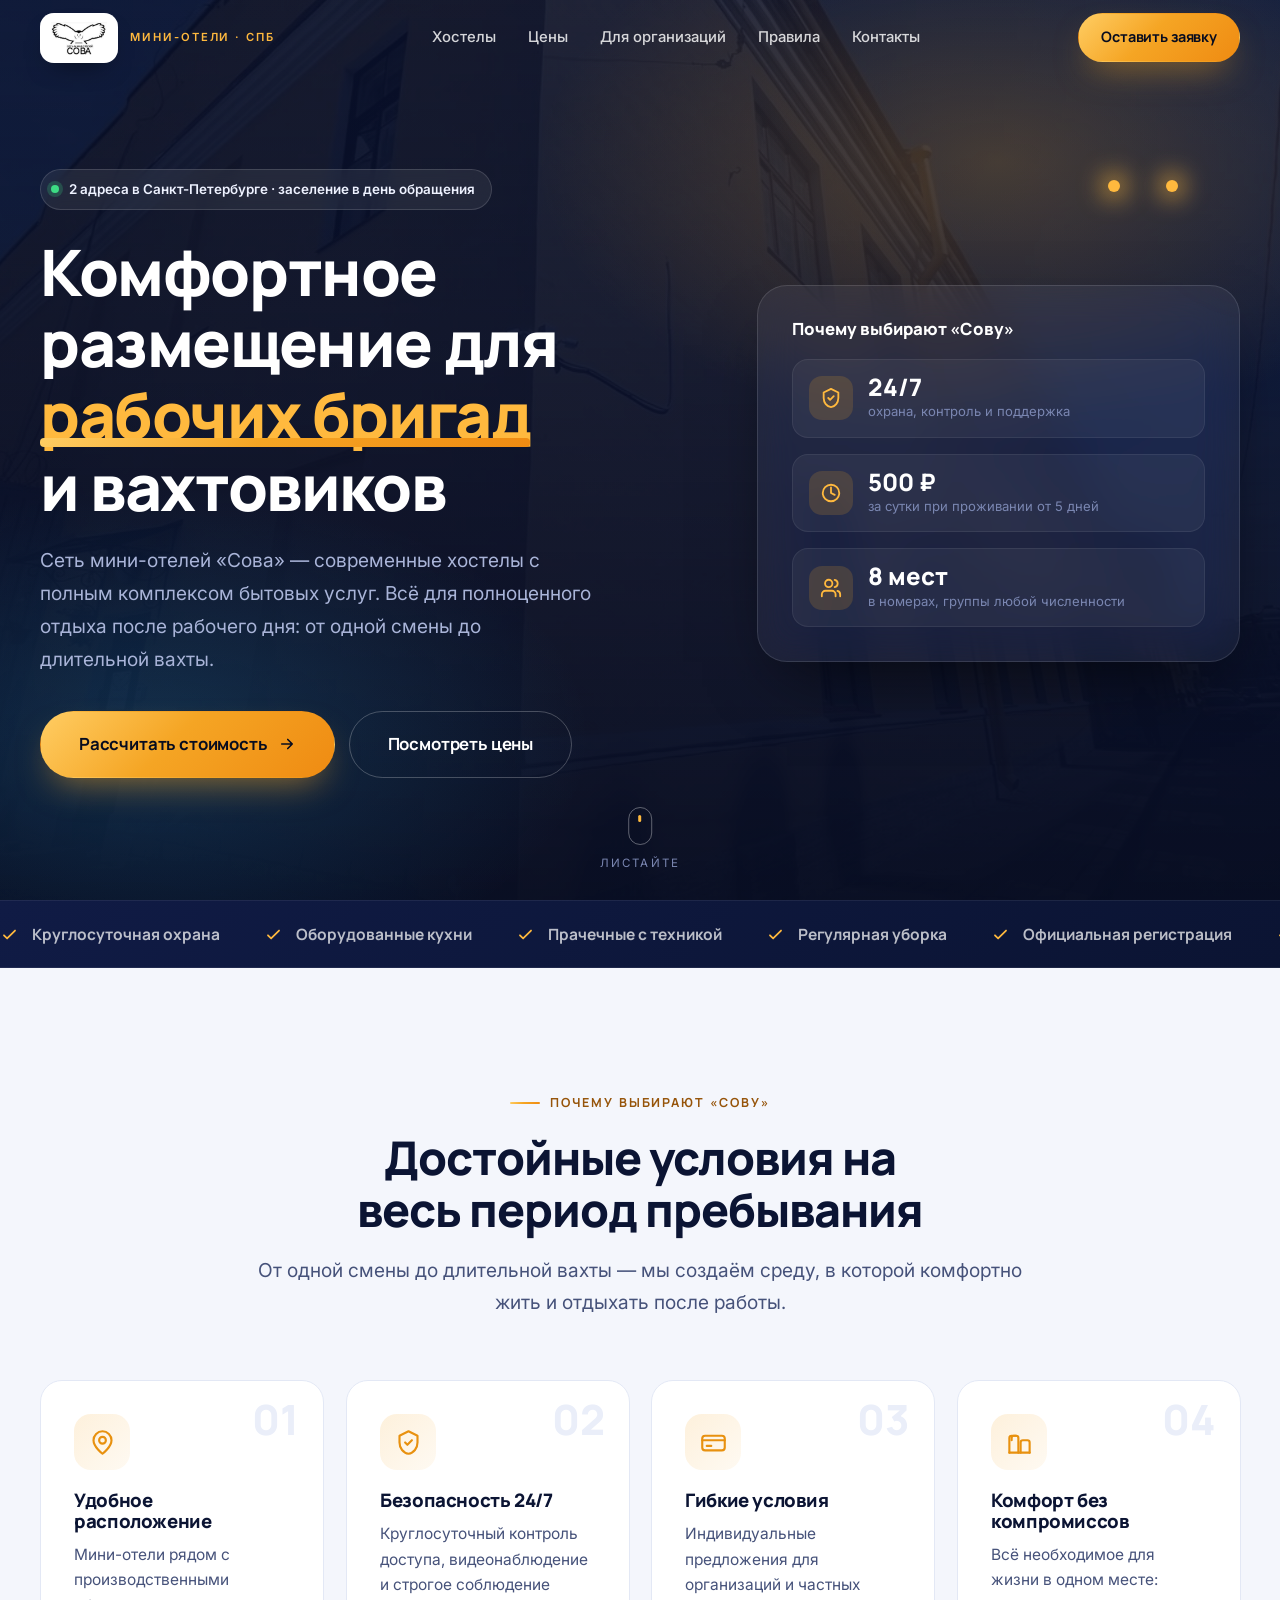
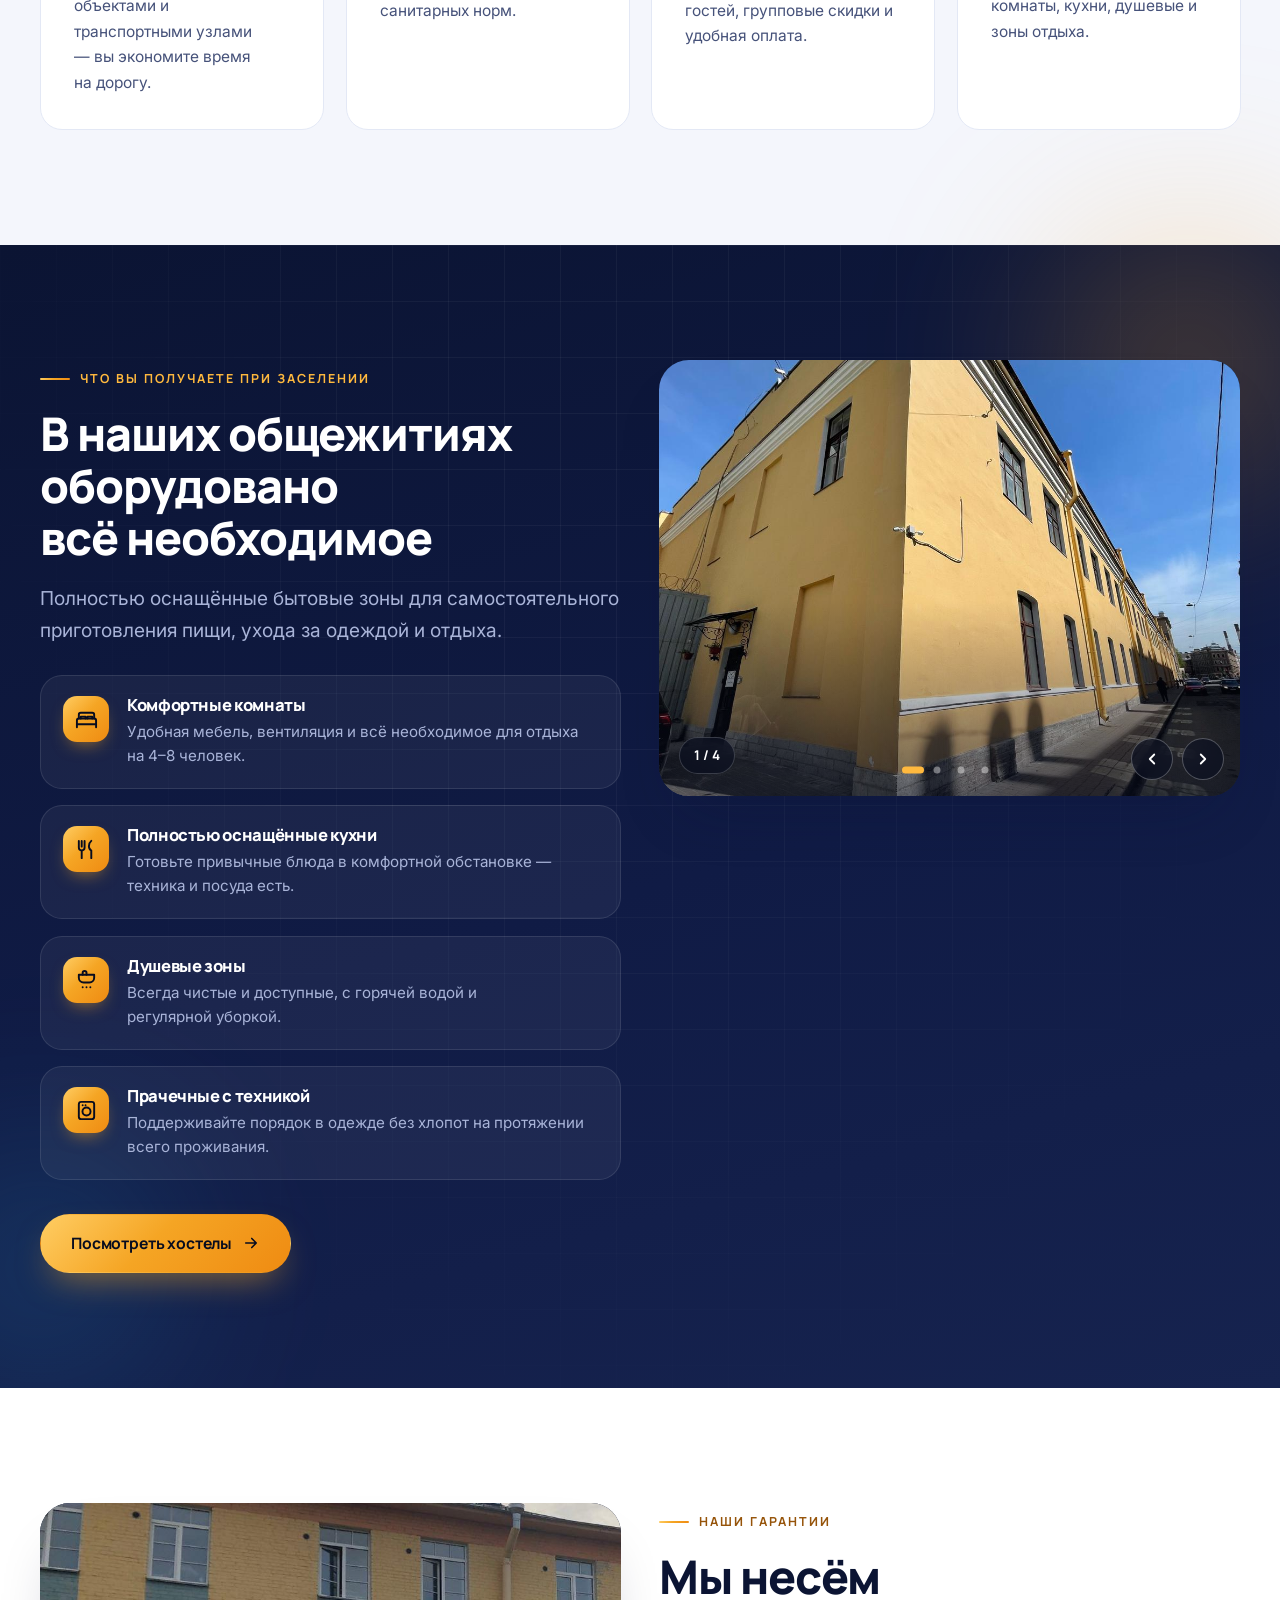
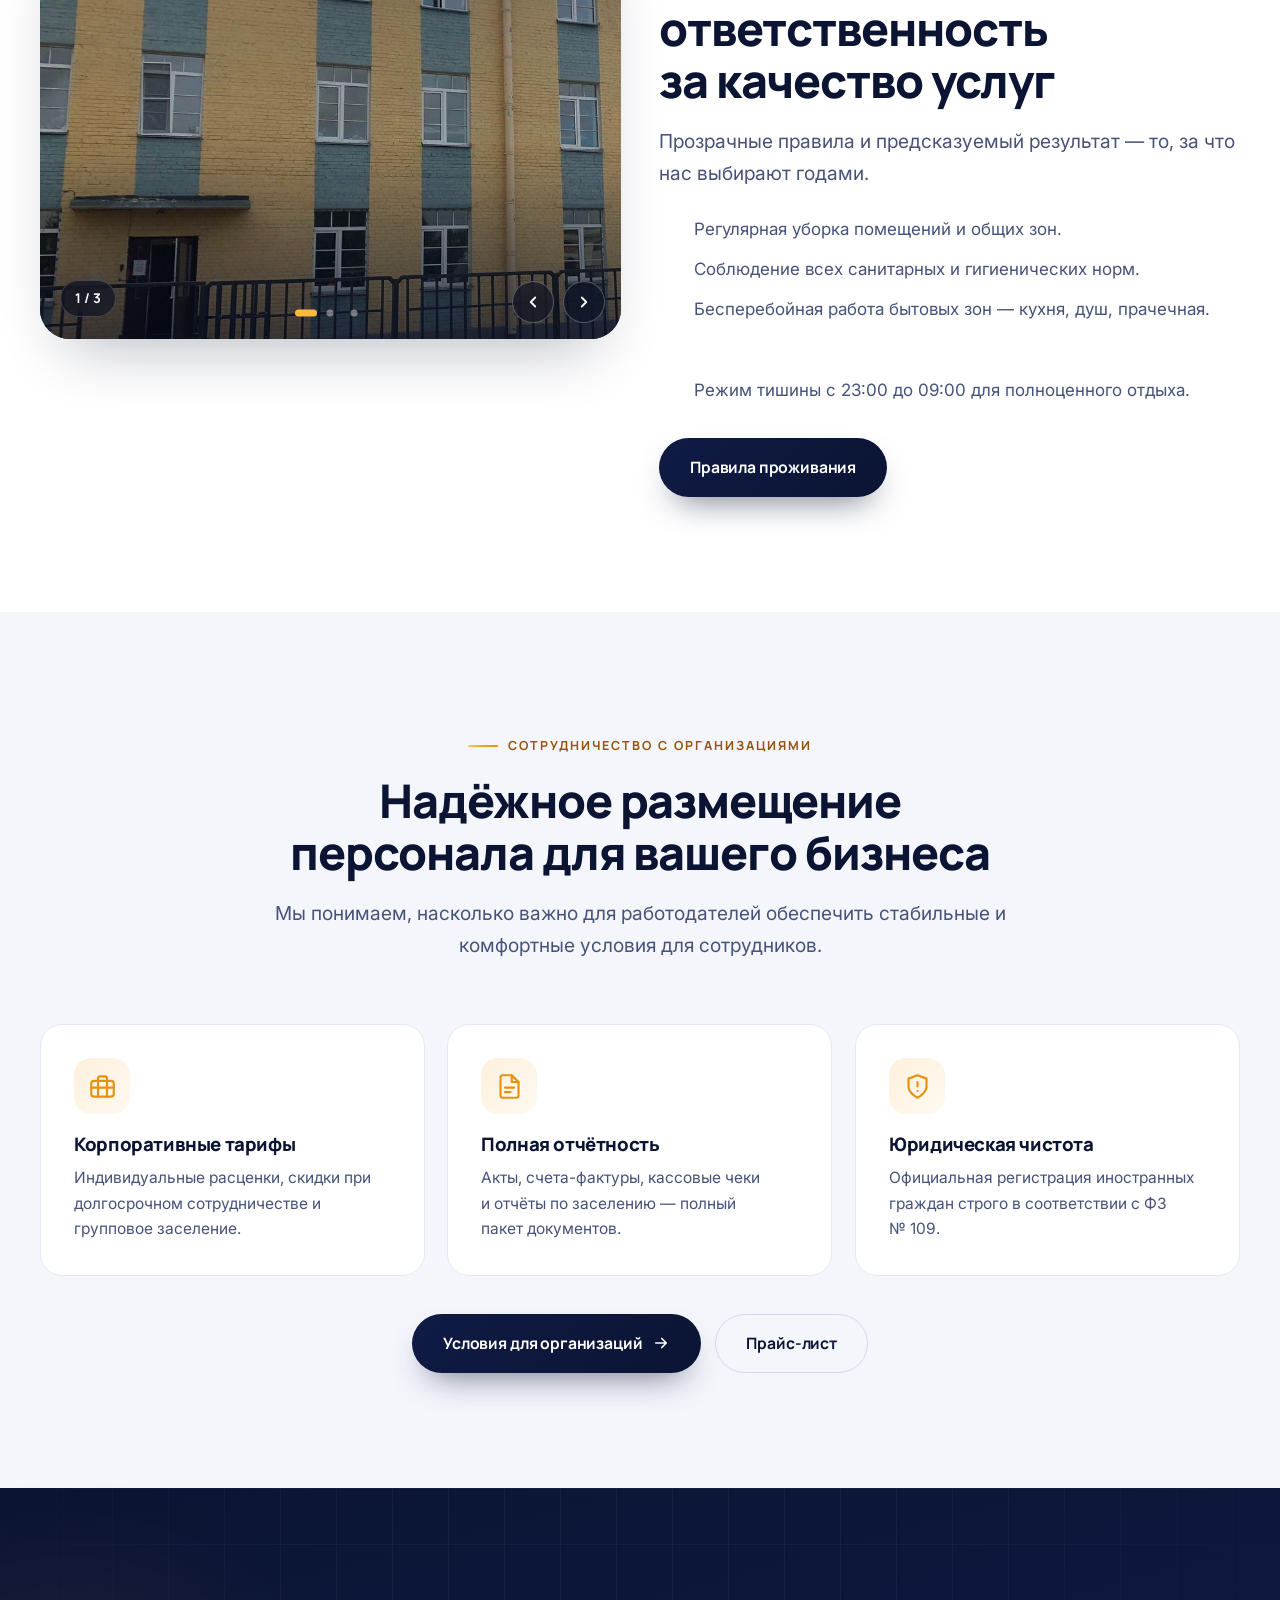
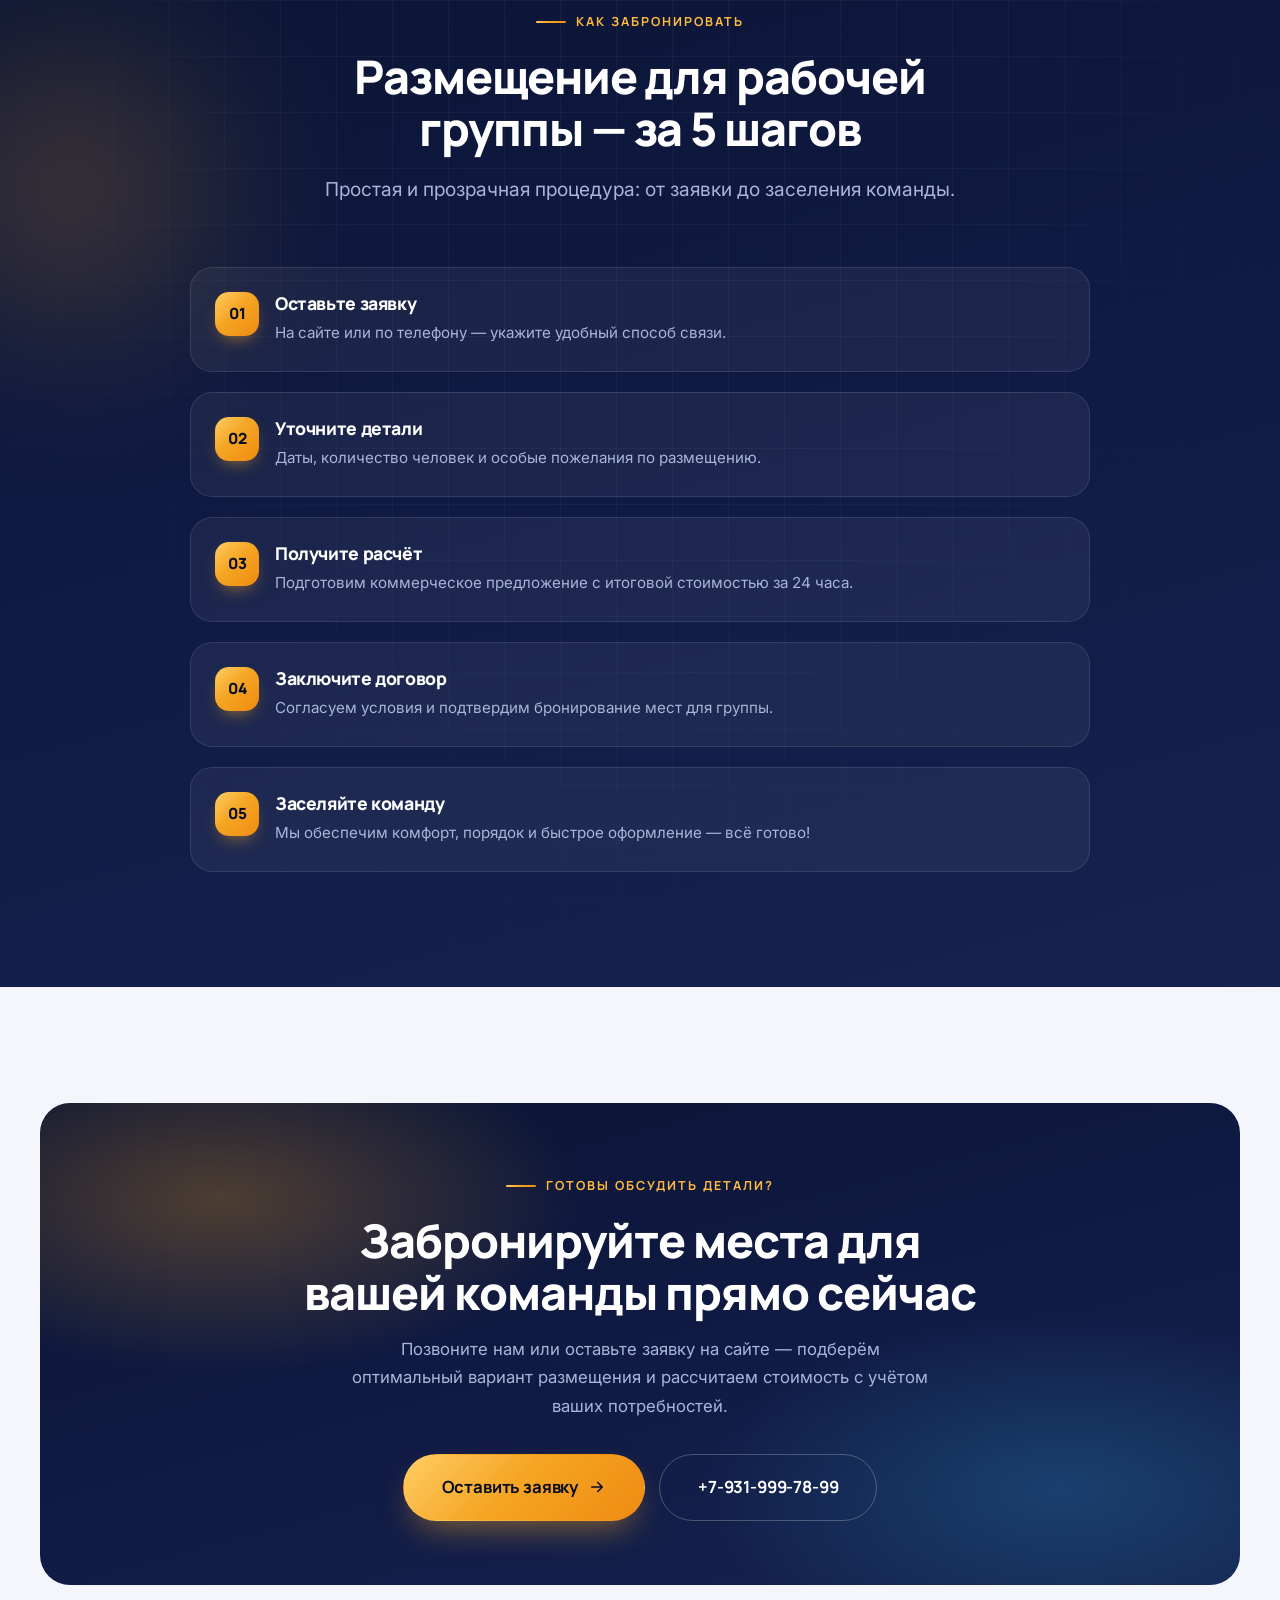
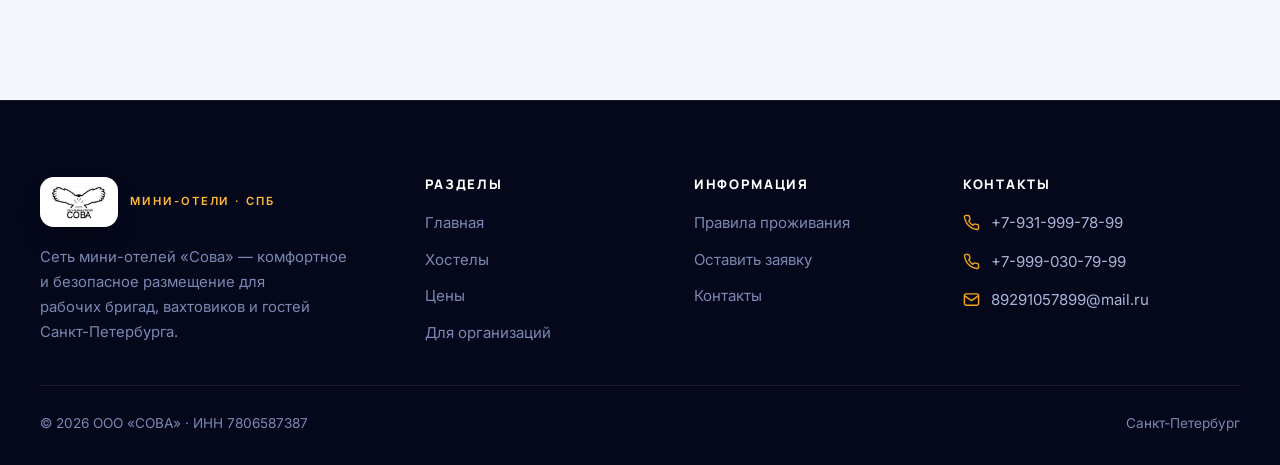
==== index.html @ fd44d856 "Редизайн сайта СОВА: адаптив, анимации, реальный логотип и фото" ====
<!DOCTYPE html>
<html lang="ru">
<head>
  <meta charset="UTF-8">
  <meta name="viewport" content="width=device-width, initial-scale=1, viewport-fit=cover">
  <title>СОВА — сеть мини-отелей в Санкт-Петербурге · Размещение рабочих групп и вахтовиков</title>
  <meta name="description" content="Сеть мини-отелей «Сова»: комфортное и безопасное размещение для рабочих бригад, вахтовиков и сотрудников предприятий. Прозрачные цены от 500 ₽/сутки, быстрое заселение, поддержка 24/7.">
  <meta name="theme-color" content="#070c1f">
  <link rel="preconnect" href="https://fonts.googleapis.com">
  <link rel="preconnect" href="https://fonts.gstatic.com" crossorigin>
  <link href="https://fonts.googleapis.com/css2?family=Manrope:wght@500;600;700;800&family=Inter:wght@400;500;600;700&display=swap" rel="stylesheet">
  <link rel="stylesheet" href="css/style.css?v=20261009c">
  <link rel="icon" href="img/logo.jpg">
</head>
<body>

<a class="skip-link" href="#main">Перейти к содержанию</a>
<div class="progress-bar" aria-hidden="true"></div>

<!-- ================= ШАПКА ================= -->
<header class="header">
  <div class="container">
    <div class="header-inner">
      <a class="brand" href="index.html" aria-label="СОВА — мини-отели · СПб, на главную">
        <span class="brand-mark">
          <img src="img/logo.jpg" alt="" width="178" height="120" decoding="async">
        </span>
        <span class="brand-text">
          
          <span class="brand-sub">мини-отели · СПб</span>
        </span>
      </a>

      <nav class="nav" aria-label="Основная навигация">
        <a href="hostels.html">Хостелы</a>
        <a href="price.html">Цены</a>
        <a href="organization.html">Для организаций</a>
        <a href="rules.html">Правила</a>
        <a href="contacts.html">Контакты</a>
      </nav>

      <div class="header-cta">
        <a class="btn sm" href="request.html">Оставить заявку</a>
        <button class="burger" type="button" aria-label="Открыть меню" aria-expanded="false" aria-controls="drawer">
          <span></span><span></span><span></span>
        </button>
      </div>
    </div>
  </div>
</header>

<!-- ================= МОБИЛЬНОЕ МЕНЮ ================= -->
<nav class="drawer" id="drawer" aria-label="Мобильное меню">
  <a class="drawer-link active" href="index.html">Главная</a>
  <a class="drawer-link" href="hostels.html">Хостелы</a>
  <a class="drawer-link" href="price.html">Цены</a>
  <a class="drawer-link" href="organization.html">Для организаций</a>
  <a class="drawer-link" href="rules.html">Правила проживания</a>
  <a class="drawer-link" href="contacts.html">Контакты</a>
  <a class="btn" href="request.html">Оставить заявку</a>
  <div class="drawer-contacts">
    <a href="tel:+79319997899">+7-931-999-78-99</a><br>
    <a href="mailto:89291057899@mail.ru">89291057899@mail.ru</a>
  </div>
</nav>

<main id="main">

  <!-- ================= ГЕРОЙ ================= -->
  <section class="hero">
    <div class="hero-bg" style="background-image:url('img/69101682.jpg')" aria-hidden="true"></div>
    <div class="hero-eyes" aria-hidden="true"><i></i><i></i></div>

    <div class="container">
      <div class="hero-inner">
        <div class="hero-copy">
          <span class="hero-badge reveal"><span class="dot"></span> 2 адреса в Санкт-Петербурге · заселение в день обращения</span>

          <h1 class="split">
            Комфортное размещение для |<span class="amber-word">рабочих бригад</span> |и вахтовиков
          </h1>

          <p class="hero-lead reveal" style="--d:220ms">
            Сеть мини-отелей «Сова» — современные хостелы с полным комплексом бытовых услуг.
            Всё для полноценного отдыха после рабочего дня: от одной смены до длительной вахты.
          </p>

          <div class="btn-row reveal" style="--d:340ms">
            <a class="btn lg" href="request.html">
              Рассчитать стоимость
              <svg viewBox="0 0 24 24" fill="none" stroke="currentColor" stroke-width="2.2" stroke-linecap="round" stroke-linejoin="round"><path d="M5 12h14M13 6l6 6-6 6"/></svg>
            </a>
            <a class="btn lg ghost on-dark" href="price.html">Посмотреть цены</a>
          </div>
        </div>

        <aside class="hero-card reveal right" style="--d:420ms">
          <h2>Почему выбирают «Сову»</h2>
          <div class="stat-list">
            <div class="stat">
              <span class="stat-icon">
                <svg viewBox="0 0 24 24" fill="none" stroke="currentColor" stroke-width="2" stroke-linecap="round" stroke-linejoin="round"><path d="M12 2 4 6v6c0 5 3.4 9.4 8 10 4.6-.6 8-5 8-10V6l-8-4Z"/><path d="m9 12 2 2 4-4"/></svg>
              </span>
              <div>
                <div class="stat-num">24/7</div>
                <div class="stat-label">охрана, контроль и поддержка</div>
              </div>
            </div>
            <div class="stat">
              <span class="stat-icon">
                <svg viewBox="0 0 24 24" fill="none" stroke="currentColor" stroke-width="2" stroke-linecap="round" stroke-linejoin="round"><path d="M12 6v6l4 2"/><circle cx="12" cy="12" r="9"/></svg>
              </span>
              <div>
                <div class="stat-num"><span data-count="500" data-suffix=" ₽">500 ₽</span></div>
                <div class="stat-label">за сутки при проживании от 5 дней</div>
              </div>
            </div>
            <div class="stat">
              <span class="stat-icon">
                <svg viewBox="0 0 24 24" fill="none" stroke="currentColor" stroke-width="2" stroke-linecap="round" stroke-linejoin="round"><path d="M17 21v-2a4 4 0 0 0-4-4H6a4 4 0 0 0-4 4v2"/><circle cx="9.5" cy="7" r="4"/><path d="M22 21v-2a4 4 0 0 0-3-3.87M16 3.13A4 4 0 0 1 16 11"/></svg>
              </span>
              <div>
                <div class="stat-num"><span data-count="8">8</span> мест</div>
                <div class="stat-label">в номерах, группы любой численности</div>
              </div>
            </div>
          </div>
        </aside>
      </div>
    </div>

    <div class="scroll-hint" aria-hidden="true">
      <span class="mouse"></span>
      <span>Листайте</span>
    </div>
  </section>

  <!-- ================= БЕГУЩАЯ СТРОКА ================= -->
  <div class="marquee" aria-hidden="true">
    <div class="marquee-track">
      <span class="marquee-item"><svg viewBox="0 0 24 24" fill="none" stroke="currentColor" stroke-width="2.2" stroke-linecap="round" stroke-linejoin="round"><path d="m5 13 4 4L19 7"/></svg> Круглосуточная охрана</span>
      <span class="marquee-item"><svg viewBox="0 0 24 24" fill="none" stroke="currentColor" stroke-width="2.2" stroke-linecap="round" stroke-linejoin="round"><path d="m5 13 4 4L19 7"/></svg> Оборудованные кухни</span>
      <span class="marquee-item"><svg viewBox="0 0 24 24" fill="none" stroke="currentColor" stroke-width="2.2" stroke-linecap="round" stroke-linejoin="round"><path d="m5 13 4 4L19 7"/></svg> Прачечные с техникой</span>
      <span class="marquee-item"><svg viewBox="0 0 24 24" fill="none" stroke="currentColor" stroke-width="2.2" stroke-linecap="round" stroke-linejoin="round"><path d="m5 13 4 4L19 7"/></svg> Регулярная уборка</span>
      <span class="marquee-item"><svg viewBox="0 0 24 24" fill="none" stroke="currentColor" stroke-width="2.2" stroke-linecap="round" stroke-linejoin="round"><path d="m5 13 4 4L19 7"/></svg> Официальная регистрация</span>
      <span class="marquee-item"><svg viewBox="0 0 24 24" fill="none" stroke="currentColor" stroke-width="2.2" stroke-linecap="round" stroke-linejoin="round"><path d="m5 13 4 4L19 7"/></svg> Без скрытых платежей</span>
      <span class="marquee-item"><svg viewBox="0 0 24 24" fill="none" stroke="currentColor" stroke-width="2.2" stroke-linecap="round" stroke-linejoin="round"><path d="m5 13 4 4L19 7"/></svg> Круглосуточная охрана</span>
      <span class="marquee-item"><svg viewBox="0 0 24 24" fill="none" stroke="currentColor" stroke-width="2.2" stroke-linecap="round" stroke-linejoin="round"><path d="m5 13 4 4L19 7"/></svg> Оборудованные кухни</span>
      <span class="marquee-item"><svg viewBox="0 0 24 24" fill="none" stroke="currentColor" stroke-width="2.2" stroke-linecap="round" stroke-linejoin="round"><path d="m5 13 4 4L19 7"/></svg> Прачечные с техникой</span>
      <span class="marquee-item"><svg viewBox="0 0 24 24" fill="none" stroke="currentColor" stroke-width="2.2" stroke-linecap="round" stroke-linejoin="round"><path d="m5 13 4 4L19 7"/></svg> Регулярная уборка</span>
      <span class="marquee-item"><svg viewBox="0 0 24 24" fill="none" stroke="currentColor" stroke-width="2.2" stroke-linecap="round" stroke-linejoin="round"><path d="m5 13 4 4L19 7"/></svg> Официальная регистрация</span>
      <span class="marquee-item"><svg viewBox="0 0 24 24" fill="none" stroke="currentColor" stroke-width="2.2" stroke-linecap="round" stroke-linejoin="round"><path d="m5 13 4 4L19 7"/></svg> Без скрытых платежей</span>
    </div>
  </div>

  <!-- ================= ПОЧЕМУ ВЫБИРАЮТ ================= -->
  <section class="section">
    <div class="container">
      <header class="section-head center reveal">
        <span class="eyebrow center">Почему выбирают «Сову»</span>
        <h2 class="section-title">Достойные условия на весь период пребывания</h2>
        <p class="lead">От одной смены до длительной вахты — мы создаём среду, в которой комфортно жить и отдыхать после работы.</p>
      </header>

      <div class="grid grid-4" data-stagger>
        <article class="card reveal">
          <span class="num-index">01</span>
          <span class="icon">
            <svg viewBox="0 0 24 24" fill="none" stroke="currentColor" stroke-width="1.9" stroke-linecap="round" stroke-linejoin="round"><path d="M20 10c0 6-8 12-8 12s-8-6-8-12a8 8 0 0 1 16 0Z"/><circle cx="12" cy="10" r="3"/></svg>
          </span>
          <h3>Удобное расположение</h3>
          <p>Мини-отели рядом с производственными объектами и транспортными узлами — вы экономите время на дорогу.</p>
        </article>

        <article class="card reveal">
          <span class="num-index">02</span>
          <span class="icon">
            <svg viewBox="0 0 24 24" fill="none" stroke="currentColor" stroke-width="1.9" stroke-linecap="round" stroke-linejoin="round"><path d="M12 2 4 6v6c0 5 3.4 9.4 8 10 4.6-.6 8-5 8-10V6l-8-4Z"/><path d="m9 12 2 2 4-4"/></svg>
          </span>
          <h3>Безопасность 24/7</h3>
          <p>Круглосуточный контроль доступа, видеонаблюдение и строгое соблюдение санитарных норм.</p>
        </article>

        <article class="card reveal">
          <span class="num-index">03</span>
          <span class="icon">
            <svg viewBox="0 0 24 24" fill="none" stroke="currentColor" stroke-width="1.9" stroke-linecap="round" stroke-linejoin="round"><rect x="2" y="6" width="20" height="13" rx="2.5"/><path d="M2 10h20"/><path d="M6 15h4"/></svg>
          </span>
          <h3>Гибкие условия</h3>
          <p>Индивидуальные предложения для организаций и частных гостей, групповые скидки и удобная оплата.</p>
        </article>

        <article class="card reveal">
          <span class="num-index">04</span>
          <span class="icon">
            <svg viewBox="0 0 24 24" fill="none" stroke="currentColor" stroke-width="1.9" stroke-linecap="round" stroke-linejoin="round"><path d="M11 21V8a2 2 0 0 0-2-2H5a2 2 0 0 0-2 2v13"/><path d="M21 21V12a2 2 0 0 0-2-2h-4a2 2 0 0 0-2 2v9"/><path d="M3 21h18"/><path d="M5 10V8a2 2 0 0 1 2-2h2"/></svg>
          </span>
          <h3>Комфорт без компромиссов</h3>
          <p>Всё необходимое для жизни в одном месте: комнаты, кухни, душевые и зоны отдыха.</p>
        </article>
      </div>
    </div>
  </section>

  <!-- ================= ЧТО ПОЛУЧАЕТЕ ================= -->
  <section class="section dark grid-texture">
    <span class="glow amber" style="width:420px;height:420px;top:-90px;right:-120px;" aria-hidden="true"></span>
    <span class="glow sky" style="width:360px;height:360px;bottom:-60px;left:-140px;" aria-hidden="true"></span>

    <div class="container">
      <div class="hostel-block">
        <div>
          <header class="section-head reveal left" style="margin-bottom:28px">
            <span class="eyebrow">Что вы получаете при заселении</span>
            <h2 class="section-title">В наших общежитиях оборудовано всё необходимое</h2>
            <p class="lead">Полностью оснащённые бытовые зоны для самостоятельного приготовления пищи, ухода за одеждой и отдыха.</p>
          </header>

          <div class="feature-list" data-stagger>
            <div class="feature reveal left">
              <span class="feature-icon">
                <svg viewBox="0 0 24 24" fill="none" stroke="currentColor" stroke-width="2" stroke-linecap="round" stroke-linejoin="round"><path d="M2 20v-7a2 2 0 0 1 2-2h16a2 2 0 0 1 2 2v7"/><path d="M4 11V7a2 2 0 0 1 2-2h12a2 2 0 0 1 2 2v4"/><path d="M2 17h20"/><path d="M6 11V9h5v2M13 11V9h5v2"/></svg>
              </span>
              <div>
                <h3>Комфортные комнаты</h3>
                <p>Удобная мебель, вентиляция и всё необходимое для отдыха на 4–8 человек.</p>
              </div>
            </div>

            <div class="feature reveal left">
              <span class="feature-icon">
                <svg viewBox="0 0 24 24" fill="none" stroke="currentColor" stroke-width="2" stroke-linecap="round" stroke-linejoin="round"><path d="M4 3v7a3 3 0 0 0 3 3v8M7 3v6M10 3v7a3 3 0 0 1-3 3"/><path d="M17 3c-1.7 1.4-2.5 3.4-2.5 5.5S15.3 12 17 13v8"/></svg>
              </span>
              <div>
                <h3>Полностью оснащённые кухни</h3>
                <p>Готовьте привычные блюда в комфортной обстановке — техника и посуда есть.</p>
              </div>
            </div>

            <div class="feature reveal left">
              <span class="feature-icon">
                <svg viewBox="0 0 24 24" fill="none" stroke="currentColor" stroke-width="2" stroke-linecap="round" stroke-linejoin="round"><path d="M4 6h16v3a5 5 0 0 1-5 5H9a5 5 0 0 1-5-5V6Z"/><path d="M8 6V4a2 2 0 0 1 2-2h0a2 2 0 0 1 2 2v2"/><path d="M8 19h.01M12 19h.01M16 19h.01"/></svg>
              </span>
              <div>
                <h3>Душевые зоны</h3>
                <p>Всегда чистые и доступные, с горячей водой и регулярной уборкой.</p>
              </div>
            </div>

            <div class="feature reveal left">
              <span class="feature-icon">
                <svg viewBox="0 0 24 24" fill="none" stroke="currentColor" stroke-width="2" stroke-linecap="round" stroke-linejoin="round"><rect x="4" y="3" width="16" height="18" rx="2.5"/><circle cx="12" cy="13" r="4.2"/><path d="M8 6.5h.01M11 6.5h.01"/></svg>
              </span>
              <div>
                <h3>Прачечные с техникой</h3>
                <p>Поддерживайте порядок в одежде без хлопот на протяжении всего проживания.</p>
              </div>
            </div>
          </div>

          <div class="btn-row reveal" style="--d:200ms">
            <a class="btn" href="hostels.html">
              Посмотреть хостелы
              <svg viewBox="0 0 24 24" fill="none" stroke="currentColor" stroke-width="2.2" stroke-linecap="round" stroke-linejoin="round"><path d="M5 12h14M13 6l6 6-6 6"/></svg>
            </a>
          </div>
        </div>

        <div class="gallery reveal right" style="--d:160ms">
          <div class="gallery-track">
            <div class="gallery-slide"><img src="img/69101682.jpg" alt="Общая зона в хостеле «Сова»" loading="lazy"></div>
            <div class="gallery-slide"><img src="img/69101689.jpg" alt="Комната для проживания" loading="lazy"></div>
            <div class="gallery-slide"><img src="img/69101788.jpg" alt="Кухня в хостеле" loading="lazy"></div>
            <div class="gallery-slide"><img src="img/69101801.jpg" alt="Интерьер мини-отеля «Сова»" loading="lazy"></div>
          </div>
          <span class="gallery-count">1 / 4</span>
          <div class="gallery-dots"></div>
          <div class="gallery-nav">
            <button class="g-btn g-prev" type="button" aria-label="Предыдущий слайд">
              <svg viewBox="0 0 24 24" fill="none" stroke="currentColor" stroke-width="2.4" stroke-linecap="round" stroke-linejoin="round"><path d="m15 18-6-6 6-6"/></svg>
            </button>
            <button class="g-btn g-next" type="button" aria-label="Следующий слайд">
              <svg viewBox="0 0 24 24" fill="none" stroke="currentColor" stroke-width="2.4" stroke-linecap="round" stroke-linejoin="round"><path d="m9 6 6 6-6 6"/></svg>
            </button>
          </div>
        </div>
      </div>
    </div>
  </section>

  <!-- ================= ГАРАНТИИ ================= -->
  <section class="section alt">
    <div class="container">
      <div class="hostel-block">
        <div class="gallery reveal left">
          <div class="gallery-track">
            <div class="gallery-slide"><img src="img/69102089.jpg" alt="Хостел на Петро-Славянку" loading="lazy"></div>
            <div class="gallery-slide"><img src="img/69102255.jpg" alt="Зона отдыха" loading="lazy"></div>
            <div class="gallery-slide"><img src="img/69102279.jpg" alt="Общая кухня" loading="lazy"></div>
          </div>
          <span class="gallery-count">1 / 3</span>
          <div class="gallery-dots"></div>
          <div class="gallery-nav">
            <button class="g-btn g-prev" type="button" aria-label="Предыдущий слайд">
              <svg viewBox="0 0 24 24" fill="none" stroke="currentColor" stroke-width="2.4" stroke-linecap="round" stroke-linejoin="round"><path d="m15 18-6-6 6-6"/></svg>
            </button>
            <button class="g-btn g-next" type="button" aria-label="Следующий слайд">
              <svg viewBox="0 0 24 24" fill="none" stroke="currentColor" stroke-width="2.4" stroke-linecap="round" stroke-linejoin="round"><path d="m9 6 6 6-6 6"/></svg>
            </button>
          </div>
        </div>

        <div>
          <header class="section-head reveal right" style="margin-bottom:26px">
            <span class="eyebrow">Наши гарантии</span>
            <h2 class="section-title">Мы несём ответственность за качество услуг</h2>
            <p class="lead">Прозрачные правила и предсказуемый результат — то, за что нас выбирают годами.</p>
          </header>

          <ul class="check-list" data-stagger>
            <li class="reveal right">Регулярная уборка помещений и общих зон.</li>
            <li class="reveal right">Соблюдение всех санитарных и гигиенических норм.</li>
            <li class="reveal right">Бесперебойная работа бытовых зон — кухня, душ, прачечная.</li>
            <li class="reveal right">Оперативное решение любых бытовых вопросов.</li>
            <li class="reveal right">Режим тишины с 23:00 до 09:00 для полноценного отдыха.</li>
          </ul>

          <div class="btn-row reveal right" style="--d:220ms">
            <a class="btn dark-btn" href="rules.html">Правила проживания</a>
          </div>
        </div>
      </div>
    </div>
  </section>

  <!-- ================= СОТРУДНИЧЕСТВО ================= -->
  <section class="section">
    <div class="container">
      <header class="section-head center reveal">
        <span class="eyebrow center">Сотрудничество с организациями</span>
        <h2 class="section-title">Надёжное размещение персонала для вашего бизнеса</h2>
        <p class="lead">Мы понимаем, насколько важно для работодателей обеспечить стабильные и комфортные условия для сотрудников.</p>
      </header>

      <div class="grid grid-3" data-stagger style="margin-bottom:38px">
        <article class="card reveal">
          <span class="icon">
            <svg viewBox="0 0 24 24" fill="none" stroke="currentColor" stroke-width="1.9" stroke-linecap="round" stroke-linejoin="round"><rect x="2" y="7" width="20" height="14" rx="2.5"/><path d="M16 21V5a2 2 0 0 0-2-2h-4a2 2 0 0 0-2 2v16"/><path d="M2 13h20"/></svg>
          </span>
          <h3>Корпоративные тарифы</h3>
          <p>Индивидуальные расценки, скидки при долгосрочном сотрудничестве и групповое заселение.</p>
        </article>

        <article class="card reveal">
          <span class="icon">
            <svg viewBox="0 0 24 24" fill="none" stroke="currentColor" stroke-width="1.9" stroke-linecap="round" stroke-linejoin="round"><path d="M14 2H6a2 2 0 0 0-2 2v16a2 2 0 0 0 2 2h12a2 2 0 0 0 2-2V8Z"/><path d="M14 2v6h6"/><path d="M8 13h8M8 17h5"/></svg>
          </span>
          <h3>Полная отчётность</h3>
          <p>Акты, счета-фактуры, кассовые чеки и отчёты по заселению — полный пакет документов.</p>
        </article>

        <article class="card reveal">
          <span class="icon">
            <svg viewBox="0 0 24 24" fill="none" stroke="currentColor" stroke-width="1.9" stroke-linecap="round" stroke-linejoin="round"><path d="M12 22s8-4 8-10V5l-8-3-8 3v7c0 6 8 10 8 10Z"/><path d="M12 8v4"/><path d="M12 16h.01"/></svg>
          </span>
          <h3>Юридическая чистота</h3>
          <p>Официальная регистрация иностранных граждан строго в соответствии с ФЗ № 109.</p>
        </article>
      </div>

      <div class="btn-row center reveal" style="--d:120ms">
        <a class="btn dark-btn" href="organization.html">
          Условия для организаций
          <svg viewBox="0 0 24 24" fill="none" stroke="currentColor" stroke-width="2.2" stroke-linecap="round" stroke-linejoin="round"><path d="M5 12h14M13 6l6 6-6 6"/></svg>
        </a>
        <a class="btn ghost" href="price.html">Прайс-лист</a>
      </div>
    </div>
  </section>

  <!-- ================= ПРОЦЕСС ================= -->
  <section class="section dark grid-texture">
    <span class="glow amber" style="width:380px;height:380px;top:10%;left:-120px;" aria-hidden="true"></span>

    <div class="container">
      <header class="section-head center reveal">
        <span class="eyebrow center">Как забронировать</span>
        <h2 class="section-title">Размещение для рабочей группы — за 5 шагов</h2>
        <p class="lead">Простая и прозрачная процедура: от заявки до заселения команды.</p>
      </header>

      <div class="steps" data-stagger style="max-width:900px;margin-inline:auto">
        <div class="step reveal">
          <h3>Оставьте заявку</h3>
          <p>На сайте или по телефону — укажите удобный способ связи.</p>
        </div>
        <div class="step reveal">
          <h3>Уточните детали</h3>
          <p>Даты, количество человек и особые пожелания по размещению.</p>
        </div>
        <div class="step reveal">
          <h3>Получите расчёт</h3>
          <p>Подготовим коммерческое предложение с итоговой стоимостью за 24 часа.</p>
        </div>
        <div class="step reveal">
          <h3>Заключите договор</h3>
          <p>Согласуем условия и подтвердим бронирование мест для группы.</p>
        </div>
        <div class="step reveal">
          <h3>Заселяйте команду</h3>
          <p>Мы обеспечим комфорт, порядок и быстрое оформление — всё готово!</p>
        </div>
      </div>
    </div>
  </section>

  <!-- ================= CTA ================= -->
  <section class="section">
    <div class="container">
      <div class="cta-band reveal zoom">
        <span class="eyebrow center">Готовы обсудить детали?</span>
        <h2>Забронируйте места для вашей команды прямо сейчас</h2>
        <p>Позвоните нам или оставьте заявку на сайте — подберём оптимальный вариант размещения и рассчитаем стоимость с учётом ваших потребностей.</p>
        <div class="btn-row center">
          <a class="btn lg" href="request.html">
            Оставить заявку
            <svg viewBox="0 0 24 24" fill="none" stroke="currentColor" stroke-width="2.2" stroke-linecap="round" stroke-linejoin="round"><path d="M5 12h14M13 6l6 6-6 6"/></svg>
          </a>
          <a class="btn lg ghost on-dark" href="tel:+79319997899">+7-931-999-78-99</a>
        </div>
      </div>
    </div>
  </section>

</main>

<!-- ================= ПОДВАЛ ================= -->
<footer class="footer">
  <div class="container">
    <div class="footer-grid">
      <div>
        <a class="brand" href="index.html" aria-label="СОВА — мини-отели · СПб, на главную">
          <span class="brand-mark">
            <img src="img/logo.jpg" alt="" width="178" height="120" decoding="async">
          </span>
          <span class="brand-text"><span class="brand-sub">мини-отели · СПб</span></span>
        </a>
        <p class="footer-about">Сеть мини-отелей «Сова» — комфортное и безопасное размещение для рабочих бригад, вахтовиков и гостей Санкт-Петербурга.</p>
      </div>

      <div>
        <h3>Разделы</h3>
        <div class="footer-links">
          <a href="index.html">Главная</a>
          <a href="hostels.html">Хостелы</a>
          <a href="price.html">Цены</a>
          <a href="organization.html">Для организаций</a>
        </div>
      </div>

      <div>
        <h3>Информация</h3>
        <div class="footer-links">
          <a href="rules.html">Правила проживания</a>
          <a href="request.html">Оставить заявку</a>
          <a href="contacts.html">Контакты</a>
        </div>
      </div>

      <div>
        <h3>Контакты</h3>
        <div class="footer-contact">
          <div class="fc-row">
            <svg viewBox="0 0 24 24" fill="none" stroke="currentColor" stroke-width="2" stroke-linecap="round" stroke-linejoin="round"><path d="M22 16.9v3a2 2 0 0 1-2.2 2 19.8 19.8 0 0 1-8.6-3.1 19.5 19.5 0 0 1-6-6A19.8 19.8 0 0 1 2.1 4.2 2 2 0 0 1 4.1 2h3a2 2 0 0 1 2 1.7c.1 1 .4 1.9.7 2.8a2 2 0 0 1-.5 2.1L8.1 9.9a16 16 0 0 0 6 6l1.3-1.3a2 2 0 0 1 2.1-.4c.9.3 1.8.6 2.8.7a2 2 0 0 1 1.7 2Z"/></svg>
            <a href="tel:+79319997899">+7-931-999-78-99</a>
          </div>
          <div class="fc-row">
            <svg viewBox="0 0 24 24" fill="none" stroke="currentColor" stroke-width="2" stroke-linecap="round" stroke-linejoin="round"><path d="M22 16.9v3a2 2 0 0 1-2.2 2 19.8 19.8 0 0 1-8.6-3.1 19.5 19.5 0 0 1-6-6A19.8 19.8 0 0 1 2.1 4.2 2 2 0 0 1 4.1 2h3a2 2 0 0 1 2 1.7c.1 1 .4 1.9.7 2.8a2 2 0 0 1-.5 2.1L8.1 9.9a16 16 0 0 0 6 6l1.3-1.3a2 2 0 0 1 2.1-.4c.9.3 1.8.6 2.8.7a2 2 0 0 1 1.7 2Z"/></svg>
            <a href="tel:+79990307999">+7-999-030-79-99</a>
          </div>
          <div class="fc-row">
            <svg viewBox="0 0 24 24" fill="none" stroke="currentColor" stroke-width="2" stroke-linecap="round" stroke-linejoin="round"><rect x="2" y="4" width="20" height="16" rx="2.5"/><path d="m2.5 7 9.5 6.5L21.5 7"/></svg>
            <a href="mailto:89291057899@mail.ru">89291057899@mail.ru</a>
          </div>
        </div>
      </div>
    </div>

    <div class="footer-bottom">
      <span>© <span data-year>2026</span> ООО «СОВА» · ИНН 7806587387</span>
      <span>Санкт-Петербург</span>
    </div>
  </div>
</footer>

<button class="to-top" type="button" aria-label="Наверх">
  <svg viewBox="0 0 24 24" fill="none" stroke="currentColor" stroke-width="2.4" stroke-linecap="round" stroke-linejoin="round"><path d="m6 15 6-6 6 6"/></svg>
</button>

<script src="js/main.js?v=20261009c"></script>
</body>
</html>
---- css/style.css ----
/* ==========================================================================
   СОВА — сеть мини-отелей · Современный редизайн
   Палитра: ночь (индига) + тёплый янтарь — в честь совы
   ========================================================================== */

/* ---------- 1. Токены ---------- */
:root {
  /* Ночь / основной тёмный */
  --night-950: #05081a;
  --night-900: #070c1f;
  --night-850: #0a1130;
  --night-800: #0b1433;
  --night-700: #101b45;
  --night-600: #16234f;
  --night-500: #1e2e63;

  /* Янтарь — акцент (глаза совы) */
  --amber-800: #96540a;
  --amber-700: #c9740a;
  --amber-600: #e8910f;
  --amber-500: #f5a524;
  --amber-400: #ffb93e;
  --amber-300: #ffcd63;

  /* Холодный вторичный (продолжаем синюю гамму бренда) */
  --sky-500: #2fa8e0;
  --sky-400: #57c1f2;

  /* Светлые поверхности */
  --bg: #f4f6fc;
  --bg-2: #eaeef9;
  --surface: #ffffff;
  --surface-2: #f8f9fe;
  --line: #e3e8f5;
  --line-strong: #d2d9ee;

  /* Текст */
  --ink: #0b1433;
  --ink-2: #46527a;
  --ink-3: #7c87ac;
  --on-dark: #eef2ff;
  --on-dark-2: #a9b4d8;
  --on-dark-3: #7b87b2;

  /* Градиенты */
  --grad-amber: linear-gradient(135deg, #ffcd63 0%, #f5a524 45%, #ef8b12 100%);
  --grad-night: linear-gradient(165deg, #0b1433 0%, #101b45 55%, #16234f 100%);
  --grad-sky: linear-gradient(135deg, #57c1f2, #2fa8e0);
  --grad-ink: linear-gradient(135deg, #101b45, #0b1433);

  /* Тени */
  --sh-sm: 0 2px 8px -2px rgba(11, 20, 51, .08);
  --sh-md: 0 14px 34px -14px rgba(11, 20, 51, .18);
  --sh-lg: 0 32px 64px -28px rgba(11, 20, 51, .32);
  --sh-amber: 0 16px 34px -12px rgba(245, 165, 36, .55);
  --sh-dark: 0 30px 70px -30px rgba(0, 0, 0, .75);

  /* Форма */
  --r-sm: 12px;
  --r-md: 16px;
  --r-lg: 22px;
  --r-xl: 30px;
  --r-pill: 999px;

  /* Кинематографичная кривая */
  --ease: cubic-bezier(.16, 1, .3, 1);
  --ease-back: cubic-bezier(.34, 1.56, .64, 1);

  --container: 1200px;
  --header-h: 76px;

  --font-display: "Manrope", "Segoe UI", system-ui, sans-serif;
  --font-body: "Inter", "Segoe UI", system-ui, -apple-system, sans-serif;
}

/* ---------- 2. Сброс и база ---------- */
*,
*::before,
*::after { box-sizing: border-box; }

* { margin: 0; }

html {
  -webkit-text-size-adjust: 100%;
  scroll-behavior: smooth;
  scroll-padding-top: calc(var(--header-h) + 16px);
  overflow-x: hidden;
}

body {
  font-family: var(--font-body);
  font-size: 17px;
  line-height: 1.7;
  color: var(--ink);
  background: var(--bg);
  -webkit-font-smoothing: antialiased;
  -moz-osx-font-smoothing: grayscale;
  overflow-x: hidden;
  animation: pageIn .7s var(--ease) both;
}

@keyframes pageIn {
  from { opacity: 0; transform: translateY(10px); }
  to   { opacity: 1; transform: none; }
}

img, svg, picture, video { display: block; max-width: 100%; }

a { color: inherit; text-decoration: none; }

button, input, select, textarea { font: inherit; color: inherit; }

ul, ol { padding: 0; list-style: none; }

::selection { background: var(--amber-400); color: var(--night-900); }

/* Аккуратный скроллбар */
::-webkit-scrollbar { width: 11px; height: 11px; }
::-webkit-scrollbar-track { background: var(--bg-2); }
::-webkit-scrollbar-thumb {
  background: linear-gradient(var(--night-600), var(--night-800));
  border-radius: 99px;
  border: 3px solid var(--bg-2);
}
::-webkit-scrollbar-thumb:hover { background: var(--amber-500); }

/* ---------- 3. Типографика ---------- */
h1, h2, h3, h4, h5 {
  font-family: var(--font-display);
  font-weight: 800;
  line-height: 1.12;
  letter-spacing: -.022em;
  color: var(--ink);
  text-wrap: balance;
}

h1 { font-size: clamp(2.15rem, 5.4vw, 4rem); }
h2 { font-size: clamp(1.75rem, 3.9vw, 2.9rem); }
h3 { font-size: clamp(1.2rem, 2.2vw, 1.5rem); }
h4 { font-size: 1.1rem; }

p { text-wrap: pretty; }

strong { font-weight: 700; color: var(--ink); }

.eyebrow {
  display: inline-flex;
  align-items: center;
  gap: 10px;
  font-family: var(--font-display);
  font-size: .78rem;
  font-weight: 700;
  letter-spacing: .16em;
  text-transform: uppercase;
  color: var(--amber-800);
  margin-bottom: 18px;
}
.eyebrow::before {
  content: "";
  width: 30px;
  height: 2px;
  background: var(--grad-amber);
  border-radius: 2px;
}
.eyebrow.center { justify-content: center; }

.accent { color: var(--amber-500); }
.lead {
  font-size: clamp(1.02rem, 1.5vw, 1.2rem);
  line-height: 1.7;
  color: var(--ink-2);
}

.section-title { margin-bottom: 18px; }
.section-head { max-width: 780px; margin-bottom: clamp(38px, 5vw, 62px); }
.section-head.center { margin-inline: auto; text-align: center; }
.section-head.center .lead { margin-inline: auto; }

/* ---------- 4. Раскладка ---------- */
.container {
  width: min(var(--container), 100% - 44px);
  margin-inline: auto;
}
.container.narrow { width: min(860px, 100% - 44px); }

.section { padding: clamp(68px, 9vw, 128px) 0; position: relative; }
.section.tight { padding: clamp(50px, 6vw, 84px) 0; }

.dark {
  background: var(--grad-night);
  color: var(--on-dark-2);
}
.dark h1, .dark h2, .dark h3, .dark h4, .dark strong { color: #fff; }
.dark .lead { color: var(--on-dark-2); }
.dark .eyebrow { color: var(--amber-400); }

.alt { background: var(--surface); }

/* Декоративные «совиные» глаза / свечения */
.glow {
  position: absolute;
  border-radius: 50%;
  filter: blur(90px);
  opacity: .5;
  pointer-events: none;
  z-index: 0;
}
.glow.amber { background: radial-gradient(circle, rgba(245,165,36,.75), transparent 68%); }
.glow.sky   { background: radial-gradient(circle, rgba(47,168,224,.6), transparent 68%); }

.section > .container { position: relative; z-index: 1; }

/* Тонкая сетка-текстура */
.grid-texture::before {
  content: "";
  position: absolute;
  inset: 0;
  background-image:
    linear-gradient(rgba(255,255,255,.045) 1px, transparent 1px),
    linear-gradient(90deg, rgba(255,255,255,.045) 1px, transparent 1px);
  background-size: 56px 56px;
  mask-image: radial-gradient(ellipse at 50% 0%, #000 30%, transparent 78%);
  pointer-events: none;
}

/* ---------- 5. Кнопки ---------- */
.btn {
  --btn-bg: var(--grad-amber);
  display: inline-flex;
  align-items: center;
  justify-content: center;
  gap: 10px;
  padding: 15px 30px;
  border: 1px solid transparent;
  border-radius: var(--r-pill);
  background: var(--btn-bg);
  color: var(--night-900);
  font-family: var(--font-display);
  font-weight: 700;
  font-size: .98rem;
  letter-spacing: -.01em;
  cursor: pointer;
  position: relative;
  overflow: hidden;
  isolation: isolate;
  transition: transform .45s var(--ease), box-shadow .45s var(--ease), background .4s var(--ease), color .3s;
  box-shadow: var(--sh-amber);
}
.btn svg { width: 18px; height: 18px; flex: none; }
.btn::after {
  content: "";
  position: absolute;
  inset: 0;
  z-index: -1;
  background: linear-gradient(120deg, transparent 25%, rgba(255,255,255,.55) 50%, transparent 75%);
  transform: translateX(-120%);
  transition: transform .8s var(--ease);
}
.btn:hover { transform: translateY(-3px); box-shadow: 0 22px 40px -14px rgba(245,165,36,.7); }
.btn:hover::after { transform: translateX(120%); }
.btn:active { transform: translateY(-1px) scale(.985); }

.btn.ghost {
  --btn-bg: transparent;
  color: var(--ink);
  border-color: var(--line-strong);
  box-shadow: none;
  background: transparent;
}
.btn.ghost:hover {
  border-color: var(--amber-500);
  color: var(--amber-700);
  box-shadow: 0 12px 26px -14px rgba(245,165,36,.6);
  background: rgba(245,165,36,.07);
}

.dark .btn.ghost,
.btn.ghost.on-dark {
  color: #fff;
  border-color: rgba(255,255,255,.24);
}
.dark .btn.ghost:hover,
.btn.ghost.on-dark:hover {
  background: rgba(255,255,255,.09);
  border-color: var(--amber-400);
  color: var(--amber-300);
}

.btn.dark-btn {
  --btn-bg: var(--grad-ink);
  color: #fff;
  box-shadow: 0 16px 34px -16px rgba(11,20,51,.7);
}
.btn.dark-btn:hover { box-shadow: 0 22px 44px -18px rgba(11,20,51,.8); }

.btn.sm { padding: 11px 22px; font-size: .9rem; }
.btn.lg { padding: 18px 38px; font-size: 1.05rem; }
.btn.block { width: 100%; }

.btn-row {
  display: flex;
  flex-wrap: wrap;
  gap: 14px;
  margin-top: 34px;
}
.btn-row.center { justify-content: center; }

/* Ссылка-стрелка */
.link-arrow {
  display: inline-flex;
  align-items: center;
  gap: 8px;
  font-family: var(--font-display);
  font-weight: 700;
  font-size: .95rem;
  color: var(--amber-600);
  transition: gap .35s var(--ease), color .3s;
}
.link-arrow svg { width: 17px; height: 17px; transition: transform .35s var(--ease); }
.link-arrow:hover { gap: 13px; color: var(--amber-500); }
.link-arrow:hover svg { transform: translateX(3px); }

/* ---------- 6. Шапка ---------- */
.progress-bar {
  position: fixed;
  top: 0; left: 0;
  height: 3px;
  width: 100%;
  transform-origin: 0 50%;
  transform: scaleX(0);
  background: var(--grad-amber);
  z-index: 200;
  box-shadow: 0 0 12px rgba(245,165,36,.7);
}

.header {
  position: fixed;
  top: 0; left: 0; right: 0;
  z-index: 150;
  height: var(--header-h);
  display: flex;
  align-items: center;
  transition: background .45s var(--ease), box-shadow .45s var(--ease), height .45s var(--ease), border-color .45s;
  border-bottom: 1px solid transparent;
}
.header::before {
  content: "";
  position: absolute;
  inset: 0;
  background: rgba(7, 12, 31, .72);
  backdrop-filter: blur(16px) saturate(150%);
  -webkit-backdrop-filter: blur(16px) saturate(150%);
  opacity: 0;
  transition: opacity .45s var(--ease);
}
.header.solid { border-bottom-color: rgba(255,255,255,.08); box-shadow: 0 12px 40px -24px rgba(0,0,0,.9); }
.header.solid::before { opacity: 1; }
.header > .container { position: relative; z-index: 2; }

.header-inner {
  display: flex;
  align-items: center;
  justify-content: space-between;
  gap: 20px;
}

.brand {
  display: inline-flex;
  align-items: center;
  gap: 12px;
  flex: none;
}
.brand-mark {
  height: 50px;
  padding: 6px 11px;
  border-radius: 14px;
  background: #fff;
  display: grid;
  place-items: center;
  box-shadow: 0 12px 26px -14px rgba(0,0,0,.65), 0 0 0 1px rgba(255,255,255,.28) inset;
  transition: transform .5s var(--ease-back);
}
.brand:hover .brand-mark { transform: translateY(-1px) scale(1.05); }
.brand-mark img { height: 38px; width: auto; display: block; }
.brand-text { display: flex; flex-direction: column; line-height: 1.05; }
.brand-sub {
  font-size: .7rem;
  letter-spacing: .17em;
  text-transform: uppercase;
  color: var(--amber-400);
  font-weight: 600;
}

.nav { display: flex; align-items: center; gap: 4px; }
.nav a {
  position: relative;
  padding: 9px 14px;
  border-radius: var(--r-pill);
  font-size: .93rem;
  font-weight: 500;
  color: rgba(255,255,255,.82);
  transition: color .3s, background .3s;
  white-space: nowrap;
}
.nav a::after {
  content: "";
  position: absolute;
  left: 14px; right: 14px; bottom: 5px;
  height: 2px;
  background: var(--grad-amber);
  border-radius: 2px;
  transform: scaleX(0);
  transform-origin: left;
  transition: transform .4s var(--ease);
}
.nav a:hover { color: #fff; }
.nav a:hover::after { transform: scaleX(1); }
.nav a.active { color: #fff; }
.nav a.active::after { transform: scaleX(1); }

.header-cta { display: flex; align-items: center; gap: 12px; }

.burger {
  display: none;
  width: 46px; height: 46px;
  border: 1px solid rgba(255,255,255,.2);
  border-radius: 13px;
  background: rgba(255,255,255,.06);
  cursor: pointer;
  place-items: center;
  transition: background .3s, border-color .3s;
}
.burger:hover { background: rgba(255,255,255,.14); }
.burger span {
  display: block;
  width: 20px; height: 2px;
  background: #fff;
  border-radius: 2px;
  transition: transform .4s var(--ease), opacity .3s;
}
.burger span + span { margin-top: 5px; }
.burger.open span:nth-child(1) { transform: translateY(7px) rotate(45deg); }
.burger.open span:nth-child(2) { opacity: 0; }
.burger.open span:nth-child(3) { transform: translateY(-7px) rotate(-45deg); }

/* Мобильное меню */
.drawer {
  position: fixed;
  inset: 0;
  z-index: 140;
  background: var(--grad-night);
  padding: calc(var(--header-h) + 26px) 24px 40px;
  display: flex;
  flex-direction: column;
  gap: 6px;
  overflow-y: auto;
  clip-path: circle(0% at calc(100% - 46px) 40px);
  transition: clip-path .7s var(--ease);
  visibility: hidden;
}
.drawer.open { clip-path: circle(150% at calc(100% - 46px) 40px); visibility: visible; }
.drawer a.drawer-link {
  font-family: var(--font-display);
  font-weight: 700;
  font-size: 1.42rem;
  color: #fff;
  padding: 15px 6px;
  border-bottom: 1px solid rgba(255,255,255,.08);
  opacity: 0;
  transform: translateX(-24px);
  transition: opacity .5s var(--ease), transform .5s var(--ease), color .3s, padding-left .35s var(--ease);
}
.drawer.open a.drawer-link { opacity: 1; transform: none; }
.drawer a.drawer-link:hover { color: var(--amber-400); padding-left: 14px; }
.drawer a.drawer-link.active { color: var(--amber-400); }
.drawer .btn { margin-top: 26px; }
.drawer-contacts {
  margin-top: auto;
  padding-top: 30px;
  color: var(--on-dark-3);
  font-size: .92rem;
}
.drawer-contacts a { color: var(--amber-400); font-weight: 600; }

/* ---------- 7. Герой ---------- */
.hero {
  position: relative;
  min-height: 100svh;
  display: flex;
  align-items: center;
  padding: calc(var(--header-h) + 60px) 0 90px;
  background: var(--grad-night);
  overflow: hidden;
  isolation: isolate;
}
.hero-bg {
  position: absolute;
  inset: 0;
  z-index: -2;
  background-size: cover;
  background-position: center;
  opacity: .16;
  transform: scale(1.08);
  will-change: transform;
}
.hero::before {
  content: "";
  position: absolute;
  inset: 0;
  z-index: -1;
  background:
    radial-gradient(ellipse 60% 50% at 78% 18%, rgba(245,165,36,.24), transparent 60%),
    radial-gradient(ellipse 55% 45% at 12% 82%, rgba(47,168,224,.2), transparent 62%),
    linear-gradient(180deg, rgba(7,12,31,.4), rgba(7,12,31,.9));
}

/* «Глаза совы» — две светящиеся точки */
.hero-eyes {
  position: absolute;
  top: 20%; right: 8%;
  display: flex;
  gap: 46px;
  z-index: 0;
  pointer-events: none;
}
.hero-eyes i {
  width: 12px; height: 12px;
  border-radius: 50%;
  background: var(--amber-400);
  box-shadow: 0 0 24px 6px rgba(255,185,62,.75);
  animation: blink 5.5s infinite;
}
.hero-eyes i:nth-child(2) { animation-delay: .12s; }
@keyframes blink {
  0%, 92%, 100% { transform: scaleY(1); opacity: 1; }
  95% { transform: scaleY(.08); opacity: .35; }
}

.hero-inner {
  display: grid;
  grid-template-columns: 1.15fr .85fr;
  gap: clamp(36px, 5vw, 70px);
  align-items: center;
  position: relative;
  z-index: 2;
}

.hero-badge {
  display: inline-flex;
  align-items: center;
  gap: 10px;
  padding: 8px 16px 8px 10px;
  border-radius: var(--r-pill);
  background: rgba(255,255,255,.07);
  border: 1px solid rgba(255,255,255,.14);
  backdrop-filter: blur(10px);
  font-size: .84rem;
  font-weight: 600;
  color: var(--on-dark);
  margin-bottom: 26px;
}
.hero-badge .dot {
  width: 8px; height: 8px;
  border-radius: 50%;
  background: #3ddc84;
  box-shadow: 0 0 0 4px rgba(61,220,132,.22);
  animation: pulse 2s infinite;
}
@keyframes pulse {
  0%, 100% { box-shadow: 0 0 0 4px rgba(61,220,132,.22); }
  50% { box-shadow: 0 0 0 9px rgba(61,220,132,0); }
}

.hero h1 { color: #fff; margin-bottom: 22px; }
.hero h1 .line { display: block; }
.hero h1 .amber-word {
  color: var(--amber-400);
  position: relative;
  display: inline-block;
}
.hero h1 .amber-word::after {
  content: "";
  position: absolute;
  left: 0; bottom: .06em;
  width: 100%; height: .14em;
  background: var(--grad-amber);
  border-radius: 4px;
  transform: scaleX(0);
  transform-origin: left;
  animation: underline 1.1s .7s var(--ease) forwards;
}
@keyframes underline { to { transform: scaleX(1); } }

.hero-lead {
  font-size: clamp(1.03rem, 1.6vw, 1.2rem);
  color: var(--on-dark-2);
  max-width: 560px;
  line-height: 1.72;
}

/* Карточка-плашка со статистикой */
.hero-card {
  background: rgba(255,255,255,.055);
  border: 1px solid rgba(255,255,255,.12);
  backdrop-filter: blur(20px) saturate(140%);
  border-radius: var(--r-xl);
  padding: clamp(24px, 3vw, 34px);
  box-shadow: var(--sh-dark);
  position: relative;
  overflow: hidden;
}
.hero-card::before {
  content: "";
  position: absolute;
  top: -60%; right: -30%;
  width: 220px; height: 220px;
  background: radial-gradient(circle, rgba(245,165,36,.4), transparent 70%);
  filter: blur(30px);
}
.hero-card h2 { color: #fff; font-size: 1.05rem; margin-bottom: 20px; letter-spacing: 0; }
.stat-list { display: grid; gap: 16px; position: relative; }
.stat {
  display: flex;
  align-items: center;
  gap: 15px;
  padding: 14px 16px;
  border-radius: var(--r-md);
  background: rgba(255,255,255,.05);
  border: 1px solid rgba(255,255,255,.07);
  transition: transform .4s var(--ease), background .4s, border-color .4s;
}
.stat:hover { transform: translateX(6px); background: rgba(255,255,255,.1); border-color: rgba(245,165,36,.35); }
.stat-icon {
  width: 44px; height: 44px;
  flex: none;
  border-radius: 13px;
  display: grid;
  place-items: center;
  background: rgba(245,165,36,.16);
  color: var(--amber-400);
}
.stat-icon svg { width: 22px; height: 22px; }
.stat-num {
  font-family: var(--font-display);
  font-weight: 800;
  font-size: 1.5rem;
  color: #fff;
  line-height: 1.1;
}
.stat-label { font-size: .82rem; color: var(--on-dark-3); }

.scroll-hint {
  position: absolute;
  left: 50%; bottom: 26px;
  transform: translateX(-50%);
  z-index: 3;
  display: flex;
  flex-direction: column;
  align-items: center;
  gap: 9px;
  color: var(--on-dark-3);
  font-size: .72rem;
  letter-spacing: .18em;
  text-transform: uppercase;
}
.scroll-hint .mouse {
  width: 24px; height: 38px;
  border: 1.5px solid rgba(255,255,255,.35);
  border-radius: 14px;
  position: relative;
}
.scroll-hint .mouse::after {
  content: "";
  position: absolute;
  top: 7px; left: 50%;
  width: 3px; height: 7px;
  margin-left: -1.5px;
  background: var(--amber-400);
  border-radius: 3px;
  animation: wheel 1.8s infinite;
}
@keyframes wheel {
  0% { opacity: 0; transform: translateY(0); }
  40% { opacity: 1; }
  100% { opacity: 0; transform: translateY(13px); }
}

/* ---------- 8. Лента-бегущая строка ---------- */
.marquee {
  background: var(--grad-ink);
  padding: 20px 0;
  overflow: hidden;
  border-block: 1px solid rgba(255,255,255,.07);
}
.marquee-track {
  display: flex;
  gap: 44px;
  width: max-content;
  animation: slide 34s linear infinite;
}
.marquee:hover .marquee-track { animation-play-state: paused; }
.marquee-item {
  display: flex;
  align-items: center;
  gap: 13px;
  font-family: var(--font-display);
  font-weight: 700;
  font-size: .97rem;
  color: rgba(255,255,255,.72);
  white-space: nowrap;
}
.marquee-item svg { width: 19px; height: 19px; color: var(--amber-400); flex: none; }
@keyframes slide { to { transform: translateX(-50%); } }

/* ---------- 9. Карточки и сетки ---------- */
.grid { display: grid; gap: 22px; }
.grid-2 { grid-template-columns: repeat(2, 1fr); }
.grid-3 { grid-template-columns: repeat(3, 1fr); }
.grid-4 { grid-template-columns: repeat(4, 1fr); }

.card {
  background: var(--surface);
  border: 1px solid var(--line);
  border-radius: var(--r-lg);
  padding: clamp(24px, 2.6vw, 34px);
  position: relative;
  overflow: hidden;
  transition: transform .5s var(--ease), box-shadow .5s var(--ease), border-color .5s;
}
.card::after {
  content: "";
  position: absolute;
  top: 0; left: 0; right: 0;
  height: 3px;
  background: var(--grad-amber);
  transform: scaleX(0);
  transform-origin: left;
  transition: transform .55s var(--ease);
}
.card:hover {
  transform: translateY(-8px);
  box-shadow: var(--sh-lg);
  border-color: transparent;
}
.card:hover::after { transform: scaleX(1); }

.card .icon {
  width: 56px; height: 56px;
  border-radius: 17px;
  display: grid;
  place-items: center;
  background: linear-gradient(135deg, rgba(245,165,36,.16), rgba(245,165,36,.06));
  color: var(--amber-600);
  margin-bottom: 20px;
  transition: transform .5s var(--ease-back), background .4s, color .4s;
}
.card .icon svg { width: 27px; height: 27px; }
.card:hover .icon { transform: rotate(-7deg) scale(1.08); background: var(--grad-amber); color: var(--night-900); }

.card h3 { margin-bottom: 10px; font-size: 1.16rem; }
.card p { color: var(--ink-2); font-size: .97rem; line-height: 1.65; }

.card .num-index {
  position: absolute;
  top: 18px; right: 24px;
  font-family: var(--font-display);
  font-weight: 800;
  font-size: 2.6rem;
  color: var(--bg-2);
  line-height: 1;
  transition: color .45s;
  z-index: 0;
}
.card:hover .num-index { color: rgba(245,165,36,.16); }
.card > * { position: relative; z-index: 1; }

/* Тёмные карточки */
.dark .card {
  background: rgba(255,255,255,.045);
  border-color: rgba(255,255,255,.1);
}
.dark .card p { color: var(--on-dark-2); }
.dark .card .num-index { color: rgba(255,255,255,.07); }
.dark .card:hover { background: rgba(255,255,255,.075); box-shadow: var(--sh-dark); }
.dark .card:hover .num-index { color: rgba(245,165,36,.22); }

/* ---------- 10. Списки-преимущества ---------- */
.feature-list { display: grid; gap: 16px; }
.feature {
  display: flex;
  gap: 18px;
  align-items: flex-start;
  padding: 20px 22px;
  background: var(--surface);
  border: 1px solid var(--line);
  border-radius: var(--r-lg);
  transition: transform .45s var(--ease), box-shadow .45s var(--ease), border-color .45s;
}
.feature:hover {
  transform: translateX(8px);
  box-shadow: var(--sh-md);
  border-color: rgba(245,165,36,.5);
}
.feature-icon {
  width: 46px; height: 46px;
  flex: none;
  border-radius: 14px;
  display: grid;
  place-items: center;
  background: var(--grad-amber);
  color: var(--night-900);
  box-shadow: 0 8px 18px -8px rgba(245,165,36,.7);
}
.feature-icon svg { width: 23px; height: 23px; }
.feature h3 { margin-bottom: 5px; font-size: 1.04rem; }
.feature p { color: var(--ink-2); font-size: .95rem; line-height: 1.6; }

.dark .feature { background: rgba(255,255,255,.05); border-color: rgba(255,255,255,.1); }
.dark .feature p { color: var(--on-dark-2); }
.dark .feature:hover { background: rgba(255,255,255,.09); }

/* Галочка-список */
.check-list { display: grid; gap: 13px; }
.check-list li {
  display: flex;
  gap: 13px;
  align-items: flex-start;
  color: var(--ink-2);
  line-height: 1.6;
}
.check-list li::before {
  content: "";
  flex: none;
  width: 22px; height: 22px;
  margin-top: 3px;
  border-radius: 50%;
  background: var(--grad-amber) url("data:image/svg+xml,%3Csvg xmlns='http://www.w3.org/2000/svg' viewBox='0 0 24 24' fill='none' stroke='%23070c1f' stroke-width='3.4' stroke-linecap='round' stroke-linejoin='round'%3E%3Cpolyline points='20 6 9 17 4 12'/%3E%3C/svg%3E") center/13px no-repeat;
}
.dark .check-list li { color: var(--on-dark-2); }

/* Точки-список */
.dot-list { display: grid; gap: 11px; }
.dot-list li {
  position: relative;
  padding-left: 24px;
  color: var(--ink-2);
}
.dot-list li::before {
  content: "";
  position: absolute;
  left: 4px; top: .68em;
  width: 7px; height: 7px;
  border-radius: 50%;
  background: var(--amber-500);
  box-shadow: 0 0 0 4px rgba(245,165,36,.18);
}
.dark .dot-list li { color: var(--on-dark-2); }

/* ---------- 11. Шаги / процесс ---------- */
.steps { display: grid; gap: 20px; counter-reset: step; }
.step {
  position: relative;
  padding: 26px 26px 26px 84px;
  background: var(--surface);
  border: 1px solid var(--line);
  border-radius: var(--r-lg);
  transition: transform .45s var(--ease), box-shadow .45s var(--ease), border-color .45s;
}
.step::before {
  counter-increment: step;
  content: counter(step, decimal-leading-zero);
  position: absolute;
  left: 24px; top: 24px;
  width: 44px; height: 44px;
  border-radius: 14px;
  display: grid;
  place-items: center;
  background: var(--grad-amber);
  color: var(--night-900);
  font-family: var(--font-display);
  font-weight: 800;
  font-size: .96rem;
  box-shadow: 0 8px 18px -8px rgba(245,165,36,.7);
}
.step:hover {
  transform: translateY(-5px);
  box-shadow: var(--sh-md);
  border-color: rgba(245,165,36,.5);
}
.step h3 { margin-bottom: 7px; font-size: 1.1rem; }
.step p { color: var(--ink-2); font-size: .95rem; line-height: 1.6; }

.dark .step { background: rgba(255,255,255,.05); border-color: rgba(255,255,255,.1); }
.dark .step p { color: var(--on-dark-2); }

/* Соединённые шаги (горизонтальные) */
.steps-flow {
  display: grid;
  grid-template-columns: repeat(4, 1fr);
  gap: 18px;
  position: relative;
}
.steps-flow .step { padding: 66px 22px 24px; text-align: left; }
.steps-flow .step::before { left: 22px; top: 20px; }

/* ---------- 12. Цены ---------- */
.price-grid { display: grid; grid-template-columns: repeat(2, 1fr); gap: 26px; align-items: start; }

.price-card {
  background: var(--surface);
  border: 1px solid var(--line);
  border-radius: var(--r-xl);
  overflow: hidden;
  box-shadow: var(--sh-sm);
  transition: transform .5s var(--ease), box-shadow .5s var(--ease);
  position: relative;
}
.price-card:hover { transform: translateY(-7px); box-shadow: var(--sh-lg); }
.price-card.featured { border-color: rgba(245,165,36,.55); }

.price-head {
  background: var(--grad-ink);
  color: #fff;
  padding: 26px 28px;
  position: relative;
  overflow: hidden;
}
.price-head::after {
  content: "";
  position: absolute;
  top: -50px; right: -50px;
  width: 150px; height: 150px;
  background: radial-gradient(circle, rgba(245,165,36,.45), transparent 70%);
  filter: blur(20px);
}
.price-head h2 { color: #fff; font-size: 1.24rem; margin-bottom: 6px; }
.price-head .metro {
  display: inline-flex;
  align-items: center;
  gap: 8px;
  font-size: .87rem;
  color: rgba(255,255,255,.78);
  position: relative; z-index: 1;
}
.metro-dot {
  width: 11px; height: 11px;
  border-radius: 50%;
  flex: none;
  box-shadow: 0 0 0 3px rgba(255,255,255,.16);
}
.metro-dot.red { background: #e23b3b; }
.metro-dot.green { background: #37b34a; }

.price-body { padding: 10px 12px 18px; }
.price-row {
  display: flex;
  align-items: center;
  justify-content: space-between;
  gap: 16px;
  padding: 17px 16px;
  border-bottom: 1px dashed var(--line);
  border-radius: var(--r-sm);
  transition: background .35s, transform .35s var(--ease);
}
.price-row:last-child { border-bottom: 0; }
.price-row:hover { background: rgba(245,165,36,.07); transform: translateX(4px); }
.price-row .pl { display: flex; flex-direction: column; }
.price-row .pl b { font-family: var(--font-display); font-weight: 700; font-size: .99rem; color: var(--ink); }
.price-row .pl span { font-size: .83rem; color: var(--ink-2); }
.price-row .pv {
  font-family: var(--font-display);
  font-weight: 800;
  font-size: 1.3rem;
  color: var(--amber-700);
  white-space: nowrap;
}
.price-row .pv small { font-size: .78rem; font-weight: 600; color: var(--ink-2); }
.price-row.hot { background: linear-gradient(90deg, rgba(245,165,36,.14), rgba(245,165,36,.03)); }
.price-row.hot .pv { color: var(--amber-700); }

.price-tag {
  position: absolute;
  top: 14px; right: 14px;
  z-index: 3;
  background: var(--grad-amber);
  color: var(--night-900);
  font-family: var(--font-display);
  font-weight: 800;
  font-size: .72rem;
  letter-spacing: .07em;
  text-transform: uppercase;
  padding: 6px 13px;
  border-radius: var(--r-pill);
  box-shadow: 0 8px 18px -8px rgba(245,165,36,.8);
}

.price-note {
  margin-top: 26px;
  display: flex;
  gap: 14px;
  align-items: flex-start;
  padding: 20px 22px;
  background: rgba(245,165,36,.09);
  border: 1px solid rgba(245,165,36,.3);
  border-radius: var(--r-lg);
  font-size: .95rem;
  color: var(--ink-2);
}
.price-note svg { width: 22px; height: 22px; color: var(--amber-600); flex: none; margin-top: 2px; }

/* ---------- 13. Хостелы ---------- */
.hostel-block {
  display: grid;
  grid-template-columns: 1fr 1fr;
  gap: clamp(24px, 3vw, 44px);
  align-items: start;
  margin-bottom: clamp(46px, 6vw, 84px);
}
.hostel-block:last-child { margin-bottom: 0; }

/* Зеркальная раскладка: только на десктопе, на мобильном порядок остаётся по DOM */
@media (min-width: 901px) {
  .hostel-block.reverse > *:first-child { order: 2; }
  .hostel-block.reverse > *:last-child { order: 1; }
}

.hostel-info .addr {
  display: flex;
  gap: 14px;
  align-items: flex-start;
  padding: 18px 20px;
  background: var(--surface);
  border: 1px solid var(--line);
  border-radius: var(--r-lg);
  margin-bottom: 16px;
  transition: border-color .4s, box-shadow .4s;
}
.hostel-info .addr:hover { border-color: rgba(245,165,36,.5); box-shadow: var(--sh-sm); }
.hostel-info .addr svg { width: 22px; height: 22px; color: var(--amber-600); flex: none; margin-top: 3px; }
.hostel-info .addr b { display: block; font-family: var(--font-display); font-size: 1.02rem; margin-bottom: 3px; }
.hostel-info .addr span { color: var(--ink-2); font-size: .93rem; }

.pill-row { display: flex; flex-wrap: wrap; gap: 9px; margin-bottom: 18px; }
.pill {
  display: inline-flex;
  align-items: center;
  gap: 8px;
  padding: 7px 14px;
  border-radius: var(--r-pill);
  background: var(--bg-2);
  border: 1px solid var(--line);
  font-size: .85rem;
  font-weight: 600;
  color: var(--ink-2);
  transition: background .35s, border-color .35s, transform .35s var(--ease);
}
.pill:hover { background: rgba(245,165,36,.12); border-color: rgba(245,165,36,.45); transform: translateY(-2px); }

/* Галерея */
.gallery {
  position: relative;
  border-radius: var(--r-xl);
  overflow: hidden;
  background: var(--night-800);
  box-shadow: var(--sh-lg);
  aspect-ratio: 4 / 3;
}
.gallery-track {
  display: flex;
  height: 100%;
  transition: transform .75s var(--ease);
}
.gallery-slide { min-width: 100%; height: 100%; position: relative; }
.gallery-slide img {
  width: 100%; height: 100%;
  object-fit: cover;
  transition: transform 1.4s var(--ease);
}
.gallery:hover .gallery-slide img { transform: scale(1.05); }
.gallery-slide::after {
  content: "";
  position: absolute;
  inset: 0;
  background: linear-gradient(180deg, transparent 55%, rgba(7,12,31,.6));
  pointer-events: none;
}
.gallery-nav {
  position: absolute;
  bottom: 16px; right: 16px;
  display: flex;
  gap: 9px;
  z-index: 3;
}
.g-btn {
  width: 42px; height: 42px;
  border-radius: 50%;
  border: 1px solid rgba(255,255,255,.28);
  background: rgba(7,12,31,.55);
  backdrop-filter: blur(10px);
  color: #fff;
  display: grid;
  place-items: center;
  cursor: pointer;
  transition: background .3s, transform .3s var(--ease), border-color .3s;
}
.g-btn:hover { background: var(--amber-500); color: var(--night-900); border-color: var(--amber-500); transform: scale(1.08); }
.g-btn svg { width: 18px; height: 18px; }
.gallery-count {
  position: absolute;
  bottom: 22px; left: 20px;
  z-index: 3;
  background: rgba(7,12,31,.6);
  backdrop-filter: blur(10px);
  padding: 6px 14px;
  border-radius: var(--r-pill);
  font-family: var(--font-display);
  font-weight: 700;
  font-size: .84rem;
  color: #fff;
  border: 1px solid rgba(255,255,255,.18);
}
.gallery-dots {
  position: absolute;
  bottom: 14px; left: 50%;
  transform: translateX(-50%);
  display: flex;
  gap: 0;
  z-index: 3;
}
.gallery-dots button {
  position: relative;
  width: 24px; height: 24px;
  padding: 0;
  border: 0;
  background: transparent;
  cursor: pointer;
}
.gallery-dots button::after {
  content: "";
  position: absolute;
  left: 50%; top: 50%;
  width: 7px; height: 7px;
  border-radius: 50%;
  background: rgba(255,255,255,.4);
  transform: translate(-50%, -50%);
  transition: width .4s var(--ease), background .4s, border-radius .4s;
}
.gallery-dots button.active::after { width: 22px; border-radius: 5px; background: var(--amber-400); }

/* Карта */
.map-wrap {
  position: relative;
  border-radius: var(--r-xl);
  overflow: hidden;
  border: 1px solid var(--line);
  box-shadow: var(--sh-md);
  background: var(--bg-2);
  aspect-ratio: 16 / 10;
}
.map-wrap iframe {
  width: 100%; height: 100%;
  border: 0;
  display: block;
  filter: saturate(.9) contrast(1.02);
  transition: filter .5s;
}
.map-wrap:hover iframe { filter: saturate(1.15) contrast(1.05); }
.map-link {
  position: absolute;
  left: 14px; bottom: 14px;
  z-index: 3;
  display: inline-flex;
  align-items: center;
  gap: 9px;
  padding: 11px 18px;
  border-radius: var(--r-pill);
  background: rgba(255,255,255,.94);
  backdrop-filter: blur(8px);
  font-family: var(--font-display);
  font-weight: 700;
  font-size: .88rem;
  color: var(--ink);
  box-shadow: var(--sh-md);
  transition: background .3s, color .3s, transform .35s var(--ease);
}
.map-link:hover { background: var(--amber-500); color: var(--night-900); transform: translateY(-3px); }
.map-link svg { width: 17px; height: 17px; color: var(--amber-600); }
.map-link:hover svg { color: var(--night-900); }

/* ---------- 14. Правила / аккордеон ---------- */
.rules-intro {
  background: var(--grad-ink);
  color: var(--on-dark-2);
  border-radius: var(--r-xl);
  padding: clamp(26px, 3.4vw, 44px);
  position: relative;
  overflow: hidden;
  margin-bottom: clamp(32px, 4vw, 52px);
}
.rules-intro::after {
  content: "";
  position: absolute;
  top: -70px; right: -50px;
  width: 220px; height: 220px;
  background: radial-gradient(circle, rgba(245,165,36,.4), transparent 70%);
  filter: blur(28px);
}
.rules-intro h1, .rules-intro h2 { color: #fff; position: relative; z-index: 1; }
.rules-intro p { position: relative; z-index: 1; color: var(--on-dark-2); margin-top: 14px; }

.acc { display: grid; gap: 14px; }
.acc-item {
  background: var(--surface);
  border: 1px solid var(--line);
  border-radius: var(--r-lg);
  overflow: hidden;
  transition: box-shadow .45s var(--ease), border-color .45s;
}
.acc-item[open] { box-shadow: var(--sh-md); border-color: rgba(245,165,36,.45); }
.acc-item summary {
  list-style: none;
  cursor: pointer;
  display: flex;
  align-items: center;
  gap: 16px;
  padding: 21px 24px;
  font-family: var(--font-display);
  font-weight: 700;
  font-size: 1.06rem;
  color: var(--ink);
  transition: color .3s, background .3s;
}
.acc-item summary::-webkit-details-marker { display: none; }
.acc-item summary:hover { background: rgba(245,165,36,.06); color: var(--amber-700); }
.acc-num {
  width: 38px; height: 38px;
  flex: none;
  border-radius: 12px;
  display: grid;
  place-items: center;
  background: var(--bg-2);
  color: var(--ink-2);
  font-size: .86rem;
  transition: background .4s, color .4s, transform .5s var(--ease-back);
}
.acc-item[open] .acc-num { background: var(--grad-amber); color: var(--night-900); transform: rotate(-8deg); }
.acc-sign {
  margin-left: auto;
  width: 32px; height: 32px;
  flex: none;
  border-radius: 50%;
  display: grid;
  place-items: center;
  background: var(--bg-2);
  color: var(--ink-2);
  transition: transform .45s var(--ease), background .4s, color .4s;
}
.acc-sign svg { width: 16px; height: 16px; transition: transform .45s var(--ease); }
.acc-item[open] .acc-sign { background: var(--grad-amber); color: var(--night-900); }
.acc-item[open] .acc-sign svg { transform: rotate(135deg); }
.acc-body {
  padding: 0 24px 24px 78px;
  color: var(--ink-2);
  animation: accIn .5s var(--ease);
}
@keyframes accIn { from { opacity: 0; transform: translateY(-8px); } to { opacity: 1; transform: none; } }
.acc-body ul { display: grid; gap: 9px; margin-top: 4px; }
.acc-body li { position: relative; padding-left: 20px; }
.acc-body li::before {
  content: "";
  position: absolute;
  left: 2px; top: .66em;
  width: 6px; height: 6px;
  border-radius: 50%;
  background: var(--amber-500);
}
.acc-body p + ul, .acc-body ul + p { margin-top: 12px; }

/* ---------- 15. Форма ---------- */
.form-card {
  background: var(--surface);
  border: 1px solid var(--line);
  border-radius: var(--r-xl);
  padding: clamp(26px, 3.4vw, 44px);
  box-shadow: var(--sh-lg);
  position: relative;
  overflow: hidden;
}
.form-card::before {
  content: "";
  position: absolute;
  top: 0; left: 0; right: 0;
  height: 4px;
  background: var(--grad-amber);
}
.form-grid { display: grid; grid-template-columns: repeat(2, 1fr); gap: 18px; }
.field { display: flex; flex-direction: column; gap: 7px; position: relative; }
.field.full { grid-column: 1 / -1; }
.field label {
  font-family: var(--font-display);
  font-weight: 600;
  font-size: .87rem;
  color: var(--ink-2);
  letter-spacing: -.01em;
}
.field label .req { color: var(--amber-800); }
.field input,
.field select,
.field textarea {
  width: 100%;
  padding: 14px 16px;
  border: 1.5px solid var(--line);
  border-radius: var(--r-md);
  background: var(--surface-2);
  font-size: .97rem;
  color: var(--ink);
  transition: border-color .3s, background .3s, box-shadow .35s var(--ease), transform .3s var(--ease);
  appearance: none;
}
.field textarea { resize: vertical; min-height: 120px; }
.field input::placeholder,
.field textarea::placeholder { color: var(--ink-3); }
.field input:focus,
.field select:focus,
.field textarea:focus {
  outline: none;
  border-color: var(--amber-500);
  background: #fff;
  box-shadow: 0 0 0 4px rgba(245,165,36,.16);
}
.field input:hover,
.field select:hover,
.field textarea:hover { border-color: var(--line-strong); }
.field.select-wrap select {
  background-image: url("data:image/svg+xml,%3Csvg xmlns='http://www.w3.org/2000/svg' viewBox='0 0 24 24' fill='none' stroke='%237c87ac' stroke-width='2.4' stroke-linecap='round' stroke-linejoin='round'%3E%3Cpolyline points='6 9 12 15 18 9'/%3E%3C/svg%3E");
  background-repeat: no-repeat;
  background-position: right 15px center;
  background-size: 18px;
  padding-right: 44px;
  cursor: pointer;
}
.field .hint { font-size: .8rem; color: var(--ink-3); }
.field.invalid input,
.field.invalid select { border-color: #e2574c; background: #fff5f4; }
.field .err {
  font-size: .8rem;
  color: #d4372c;
  display: none;
}
.field.invalid .err { display: block; }

.form-foot {
  margin-top: 26px;
  display: flex;
  flex-wrap: wrap;
  align-items: center;
  gap: 18px;
}
.form-privacy {
  font-size: .84rem;
  color: var(--ink-3);
  max-width: 340px;
}
.form-privacy a { color: var(--amber-800); text-decoration: underline; }

.form-success {
  display: none;
  text-align: center;
  padding: 40px 20px;
}
.form-success.show { display: block; animation: accIn .6s var(--ease); }
.form-success .ok-icon {
  width: 76px; height: 76px;
  margin: 0 auto 20px;
  border-radius: 50%;
  background: var(--grad-amber);
  display: grid;
  place-items: center;
  color: var(--night-900);
  box-shadow: var(--sh-amber);
}
.form-success .ok-icon svg { width: 38px; height: 38px; }
.form-success h3 { margin-bottom: 10px; }
.form-success p { color: var(--ink-2); }

/* ---------- 16. Контакты ---------- */
.contact-grid { display: grid; grid-template-columns: 1.05fr .95fr; gap: clamp(26px, 3.5vw, 48px); align-items: start; }

.contact-list { display: grid; gap: 16px; }
.contact-item {
  display: flex;
  gap: 16px;
  align-items: flex-start;
  padding: 20px 22px;
  background: var(--surface);
  border: 1px solid var(--line);
  border-radius: var(--r-lg);
  transition: transform .45s var(--ease), box-shadow .45s var(--ease), border-color .45s;
}
.contact-item:hover { transform: translateY(-4px); box-shadow: var(--sh-md); border-color: rgba(245,165,36,.5); }
.contact-item .ci-icon {
  width: 48px; height: 48px;
  flex: none;
  border-radius: 15px;
  display: grid;
  place-items: center;
  background: var(--grad-amber);
  color: var(--night-900);
  box-shadow: 0 8px 18px -8px rgba(245,165,36,.7);
}
.contact-item .ci-icon svg { width: 23px; height: 23px; }
.contact-item .ci-label { font-size: .8rem; text-transform: uppercase; letter-spacing: .1em; color: var(--ink-2); font-weight: 600; margin-bottom: 4px; }
.contact-item .ci-value {
  font-family: var(--font-display);
  font-weight: 700;
  font-size: 1.1rem;
  color: var(--ink);
  transition: color .3s;
}
.contact-item a.ci-value:hover { color: var(--amber-600); }
.contact-item .ci-sub { font-size: .88rem; color: var(--ink-2); margin-top: 3px; }

.socials { display: flex; flex-wrap: wrap; gap: 12px; margin-top: 6px; }
.social-btn {
  display: inline-flex;
  align-items: center;
  gap: 10px;
  padding: 13px 22px;
  border-radius: var(--r-pill);
  background: var(--surface);
  border: 1px solid var(--line);
  font-family: var(--font-display);
  font-weight: 700;
  font-size: .93rem;
  color: var(--ink);
  transition: transform .4s var(--ease), background .4s, color .4s, border-color .4s, box-shadow .4s;
}
.social-btn svg { width: 20px; height: 20px; }
.social-btn:hover {
  transform: translateY(-4px);
  background: var(--grad-amber);
  color: var(--night-900);
  border-color: transparent;
  box-shadow: var(--sh-amber);
}

.company-card {
  background: var(--grad-ink);
  color: var(--on-dark-2);
  border-radius: var(--r-xl);
  padding: clamp(26px, 3vw, 38px);
  position: relative;
  overflow: hidden;
}
.company-card::after {
  content: "";
  position: absolute;
  bottom: -70px; right: -50px;
  width: 210px; height: 210px;
  background: radial-gradient(circle, rgba(245,165,36,.4), transparent 70%);
  filter: blur(30px);
}
.company-card h3 { color: #fff; margin-bottom: 18px; position: relative; z-index: 1; }
.company-row {
  display: flex;
  justify-content: space-between;
  gap: 16px;
  padding: 13px 0;
  border-bottom: 1px solid rgba(255,255,255,.09);
  font-size: .95rem;
  position: relative; z-index: 1;
}
.company-row:last-child { border-bottom: 0; }
.company-row span { color: var(--on-dark-3); }
.company-row b { color: #fff; font-family: var(--font-display); font-weight: 700; text-align: right; }

/* ---------- 17. CTA-блок ---------- */
.cta-band {
  position: relative;
  background: var(--grad-night);
  border-radius: var(--r-xl);
  padding: clamp(38px, 5vw, 68px);
  overflow: hidden;
  text-align: center;
  isolation: isolate;
}
.cta-band::before {
  content: "";
  position: absolute;
  inset: 0;
  z-index: -1;
  background:
    radial-gradient(ellipse 50% 60% at 15% 20%, rgba(245,165,36,.28), transparent 60%),
    radial-gradient(ellipse 50% 60% at 85% 80%, rgba(47,168,224,.24), transparent 60%);
}
.cta-band h2 { color: #fff; margin-bottom: 16px; }
.cta-band .eyebrow { color: var(--amber-400); }
.cta-band p { color: var(--on-dark-2); max-width: 620px; margin-inline: auto; font-size: 1.05rem; }

/* ---------- 18. Подвал ---------- */
.footer {
  background: var(--night-950);
  color: var(--on-dark-3);
  padding: clamp(52px, 6vw, 80px) 0 30px;
  border-top: 1px solid rgba(255,255,255,.07);
}
.footer-grid {
  display: grid;
  grid-template-columns: 1.5fr 1fr 1fr 1.2fr;
  gap: clamp(26px, 3vw, 44px);
  padding-bottom: 40px;
  border-bottom: 1px solid rgba(255,255,255,.08);
}
.footer .brand { margin-bottom: 18px; }
.footer-about { font-size: .93rem; line-height: 1.68; color: var(--on-dark-3); max-width: 320px; }
.footer h3 {
  color: #fff;
  font-size: .82rem;
  letter-spacing: .13em;
  text-transform: uppercase;
  margin-bottom: 18px;
}
.footer-links { display: grid; gap: 11px; }
.footer-links a {
  font-size: .94rem;
  color: var(--on-dark-3);
  transition: color .3s, padding-left .35s var(--ease);
  width: fit-content;
}
.footer-links a:hover { color: var(--amber-400); padding-left: 7px; }
.footer-contact { display: grid; gap: 13px; font-size: .94rem; }
.footer-contact a { color: var(--on-dark-2); transition: color .3s; }
.footer-contact a:hover { color: var(--amber-400); }
.footer-contact .fc-row { display: flex; gap: 11px; align-items: flex-start; }
.footer-contact svg { width: 17px; height: 17px; color: var(--amber-500); flex: none; margin-top: 4px; }
.footer-bottom {
  padding-top: 26px;
  display: flex;
  flex-wrap: wrap;
  justify-content: space-between;
  gap: 14px;
  font-size: .85rem;
  color: var(--on-dark-3);
}
.footer-bottom a:hover { color: var(--amber-400); }

/* ---------- 19. Кнопка «наверх» ---------- */
.to-top {
  position: fixed;
  right: 22px; bottom: 22px;
  z-index: 120;
  width: 50px; height: 50px;
  border: 0;
  border-radius: 50%;
  background: var(--grad-amber);
  color: var(--night-900);
  display: grid;
  place-items: center;
  cursor: pointer;
  box-shadow: var(--sh-amber);
  opacity: 0;
  visibility: hidden;
  transform: translateY(20px) scale(.85);
  transition: opacity .45s var(--ease), transform .45s var(--ease-back), visibility .45s, background .3s;
}
.to-top.show { opacity: 1; visibility: visible; transform: none; }
.to-top:hover { background: var(--night-900); color: var(--amber-400); }
.to-top svg { width: 21px; height: 21px; }

/* ---------- 20. Анимации появления ---------- */
.reveal {
  opacity: 0;
  transform: translateY(34px);
  transition: opacity .85s var(--ease), transform .85s var(--ease);
  transition-delay: var(--d, 0ms);
  will-change: opacity, transform;
}
.reveal.in { opacity: 1; transform: none; }

.reveal.left  { transform: translateX(-44px); }
.reveal.right { transform: translateX(44px); }
.reveal.zoom  { transform: scale(.93); }
.reveal.blur  { filter: blur(10px); transform: translateY(24px); }
.reveal.left.in, .reveal.right.in, .reveal.zoom.in, .reveal.blur.in { transform: none; filter: none; }

/* Заголовок с разрезкой на слова (JS) */
.split-line { display: block; overflow: hidden; }
.split-line > span {
  display: block;
  transform: translateY(110%);
  transition: transform 1s var(--ease);
  transition-delay: var(--d, 0ms);
}
.split.in .split-line > span { transform: none; }

/* ---------- 21. Утилиты ---------- */
.text-center { text-align: center; }
.mt-0 { margin-top: 0; }
.mt-2 { margin-top: 14px; }
.mt-3 { margin-top: 24px; }
.mt-4 { margin-top: 36px; }
.mb-2 { margin-bottom: 14px; }
.mb-3 { margin-bottom: 24px; }
.mb-4 { margin-bottom: 36px; }
.muted { color: var(--ink-3); }
.dark .muted { color: var(--on-dark-3); }
.nowrap { white-space: nowrap; }

.divider {
  height: 1px;
  background: linear-gradient(90deg, transparent, var(--line-strong), transparent);
  margin: clamp(40px, 5vw, 64px) 0;
}

/* ---------- 22. Адаптив ---------- */
@media (max-width: 1080px) {
  .nav { display: none; }
  .header-cta .btn { display: none; }
  .burger { display: grid; }
  .hero-inner { grid-template-columns: 1fr; gap: 40px; }
  .hero-card { max-width: 560px; }
  .footer-grid { grid-template-columns: 1fr 1fr; }
  .steps-flow { grid-template-columns: repeat(2, 1fr); }
}

@media (max-width: 900px) {
  :root { --header-h: 68px; }
  .grid-3, .grid-4 { grid-template-columns: repeat(2, 1fr); }
  .price-grid { grid-template-columns: 1fr; }
  .hostel-block { grid-template-columns: 1fr; }
  .contact-grid { grid-template-columns: 1fr; }
  .gallery { aspect-ratio: 16 / 11; }
}

@media (max-width: 640px) {
  body { font-size: 16px; }
  .container { width: min(var(--container), 100% - 32px); }

  .grid-2, .grid-3, .grid-4 { grid-template-columns: 1fr; }
  .form-grid { grid-template-columns: 1fr; }
  .steps-flow { grid-template-columns: 1fr; }
  .footer-grid { grid-template-columns: 1fr; gap: 30px; }

  .hero { padding-top: calc(var(--header-h) + 40px); min-height: auto; }
  .hero-eyes { display: none; }
  .scroll-hint { display: none; }
  .hero-eyes { gap: 30px; }

  .btn-row { flex-direction: column; align-items: stretch; }
  .btn-row .btn { width: 100%; }

  .brand-name { font-size: 1.1rem; }
  .brand-sub { font-size: .6rem; }

  .step { padding: 66px 20px 22px; }
  .step::before { left: 20px; top: 18px; }
  .acc-body { padding: 0 20px 22px; }
  .acc-item summary { padding: 18px 18px; font-size: 1rem; gap: 12px; }
  .acc-num { width: 34px; height: 34px; }

  .price-row { padding: 15px 12px; }
  .price-row .pv { font-size: 1.2rem; }

  .drawer a.drawer-link { font-size: 1.24rem; }

  .footer-bottom { flex-direction: column; text-align: center; }
  .to-top { right: 14px; bottom: 14px; width: 46px; height: 46px; }

  .cta-band { padding: 34px 22px; }
}

@media (max-width: 400px) {
  .brand-sub { display: none; }
}

/* ---------- 23. Доступность и предпочтения ---------- */
@media (prefers-reduced-motion: reduce) {
  *,
  *::before,
  *::after {
    animation-duration: .001ms !important;
    animation-iteration-count: 1 !important;
    transition-duration: .001ms !important;
    scroll-behavior: auto !important;
  }
  .reveal { opacity: 1 !important; transform: none !important; filter: none !important; }
  .split-line > span { transform: none !important; }
}

:focus-visible {
  outline: 3px solid var(--amber-500);
  outline-offset: 3px;
  border-radius: 6px;
}

.skip-link {
  position: absolute;
  left: -9999px;
  top: 0;
  z-index: 300;
  background: var(--amber-500);
  color: var(--night-900);
  padding: 12px 20px;
  border-radius: 0 0 12px 0;
  font-weight: 700;
}
.skip-link:focus { left: 0; }
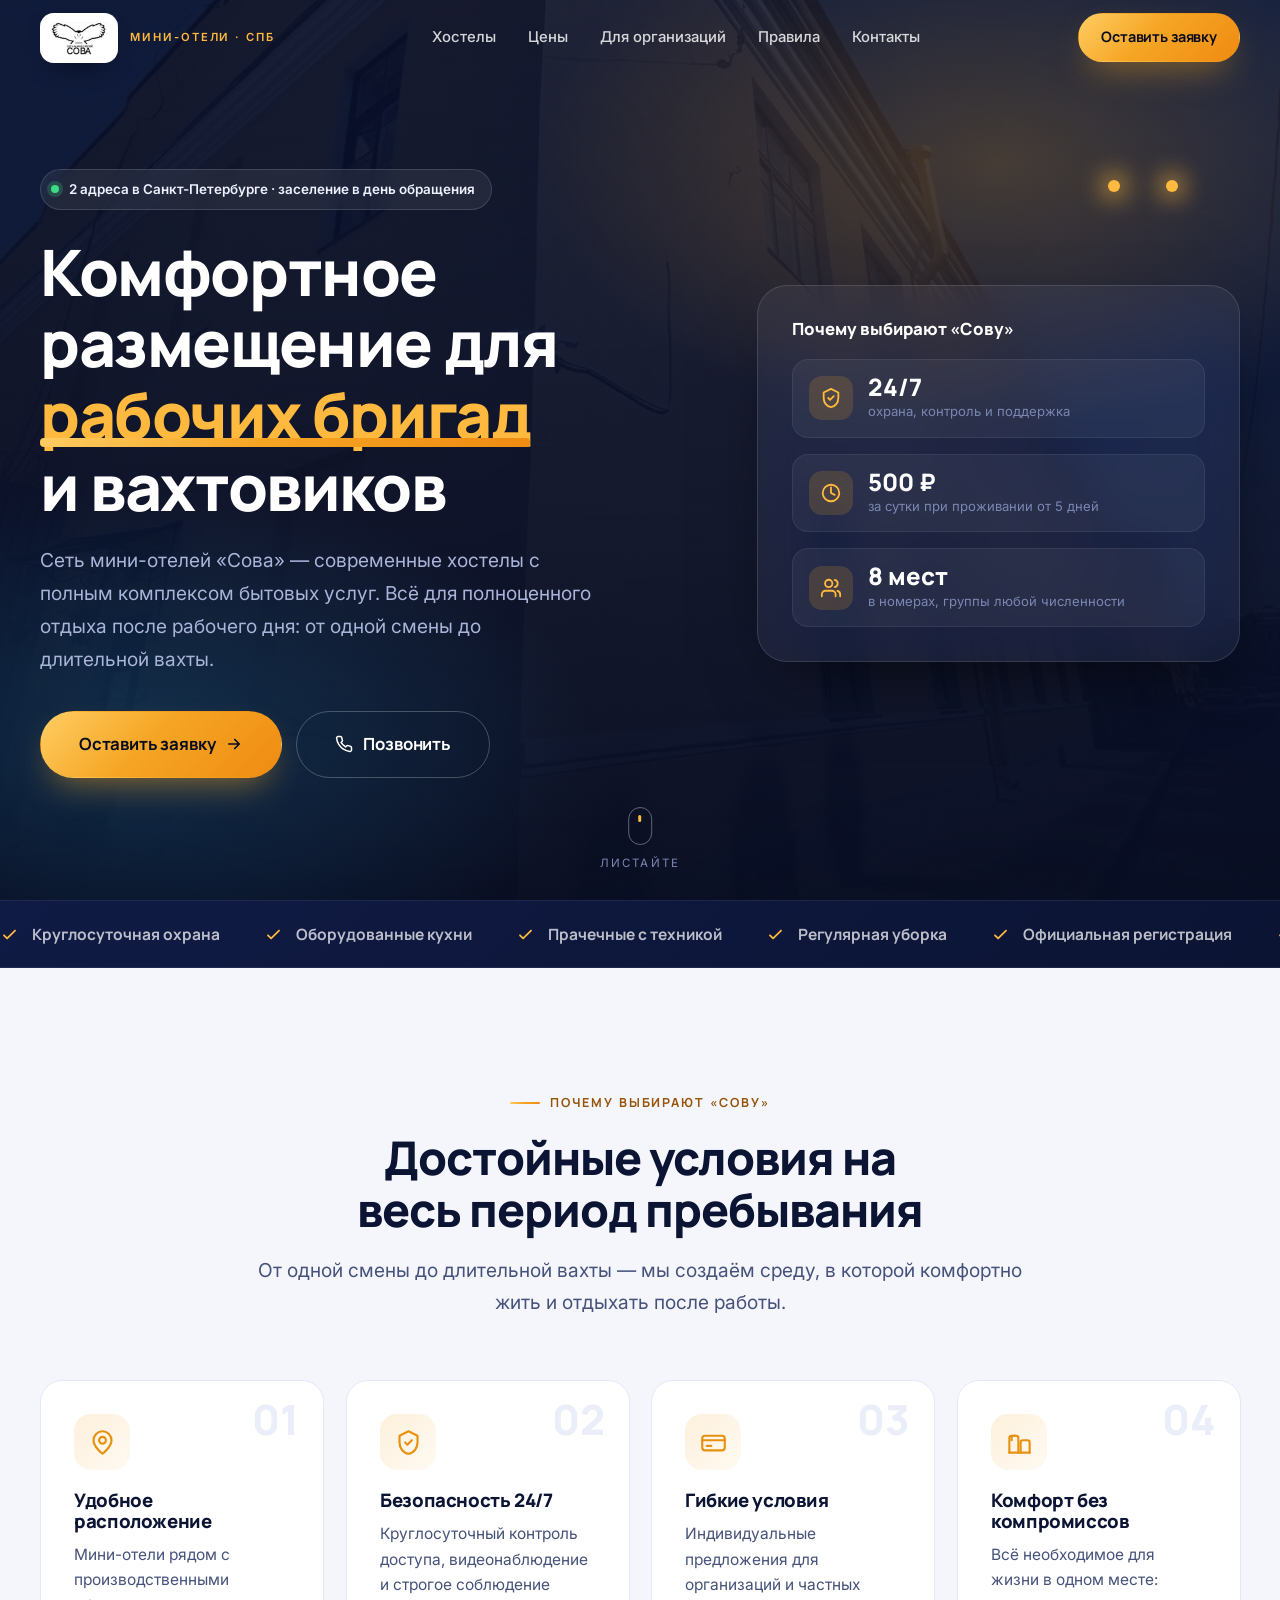
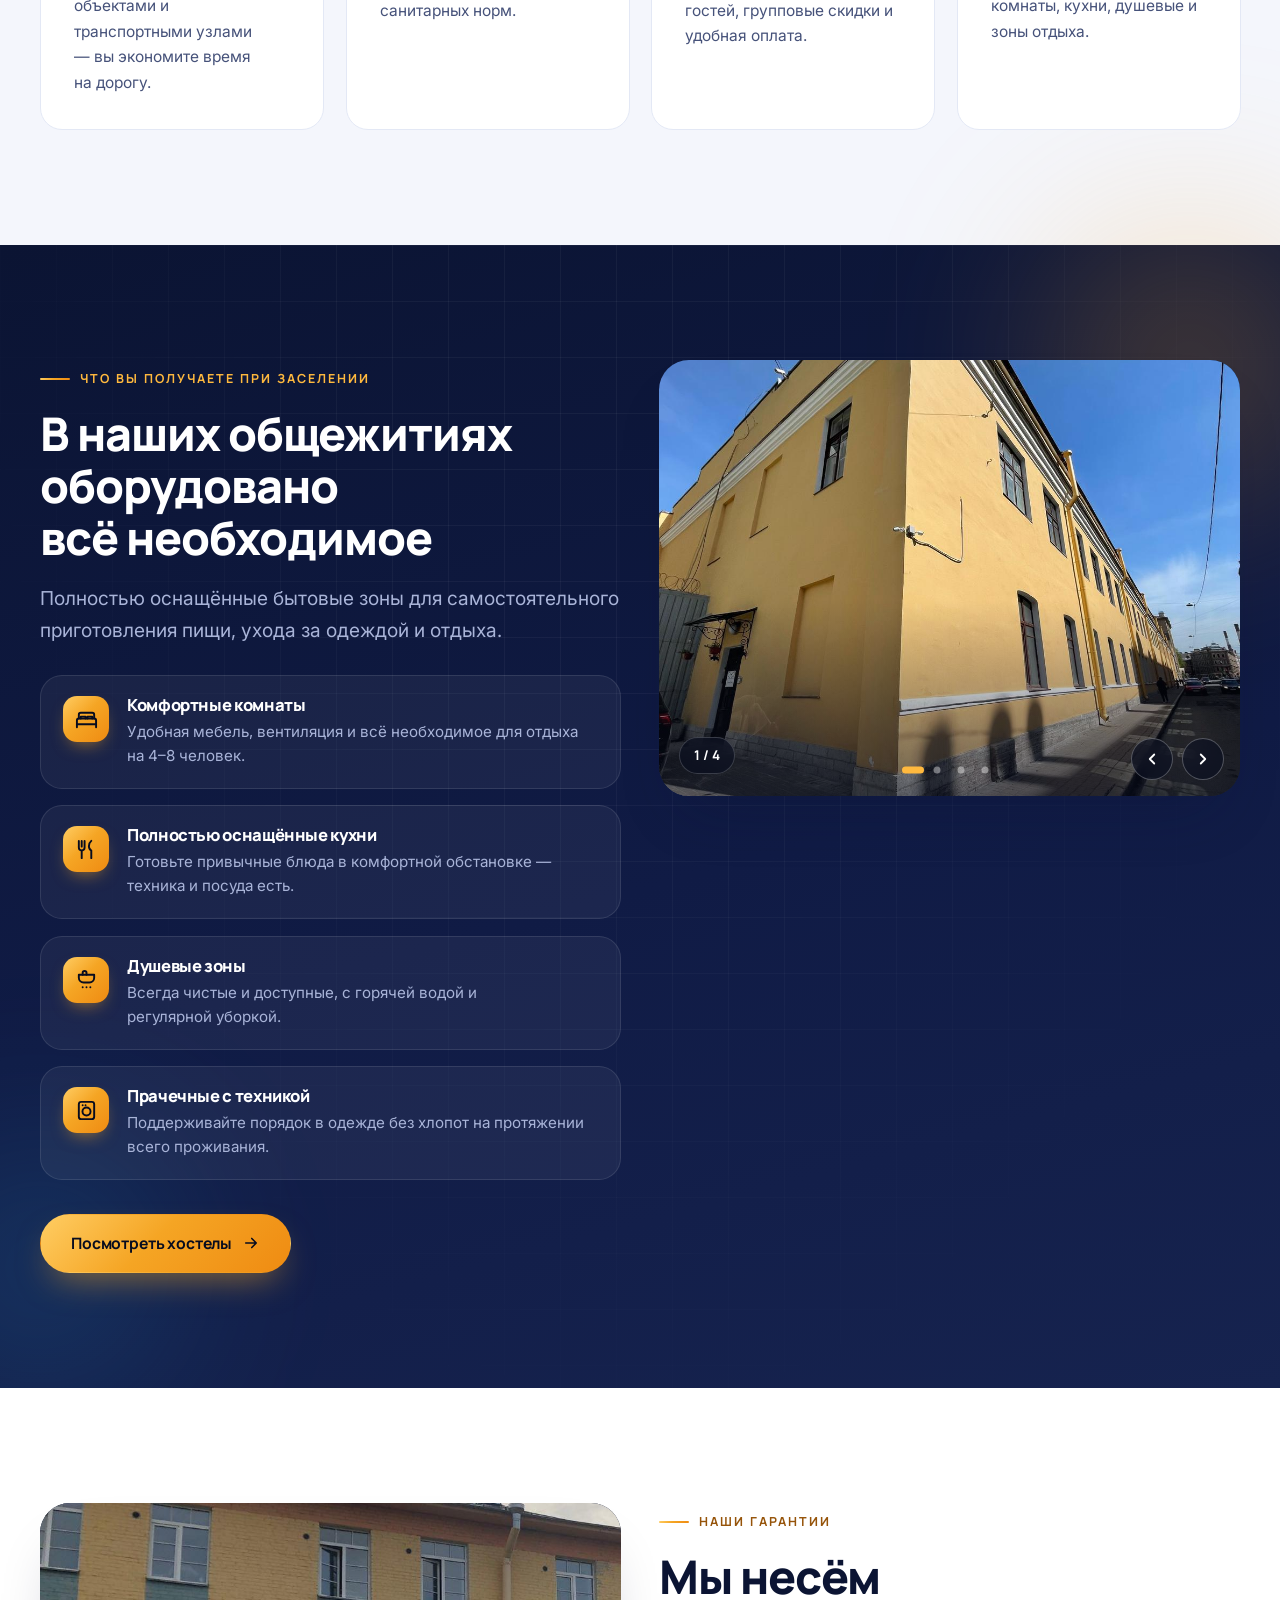
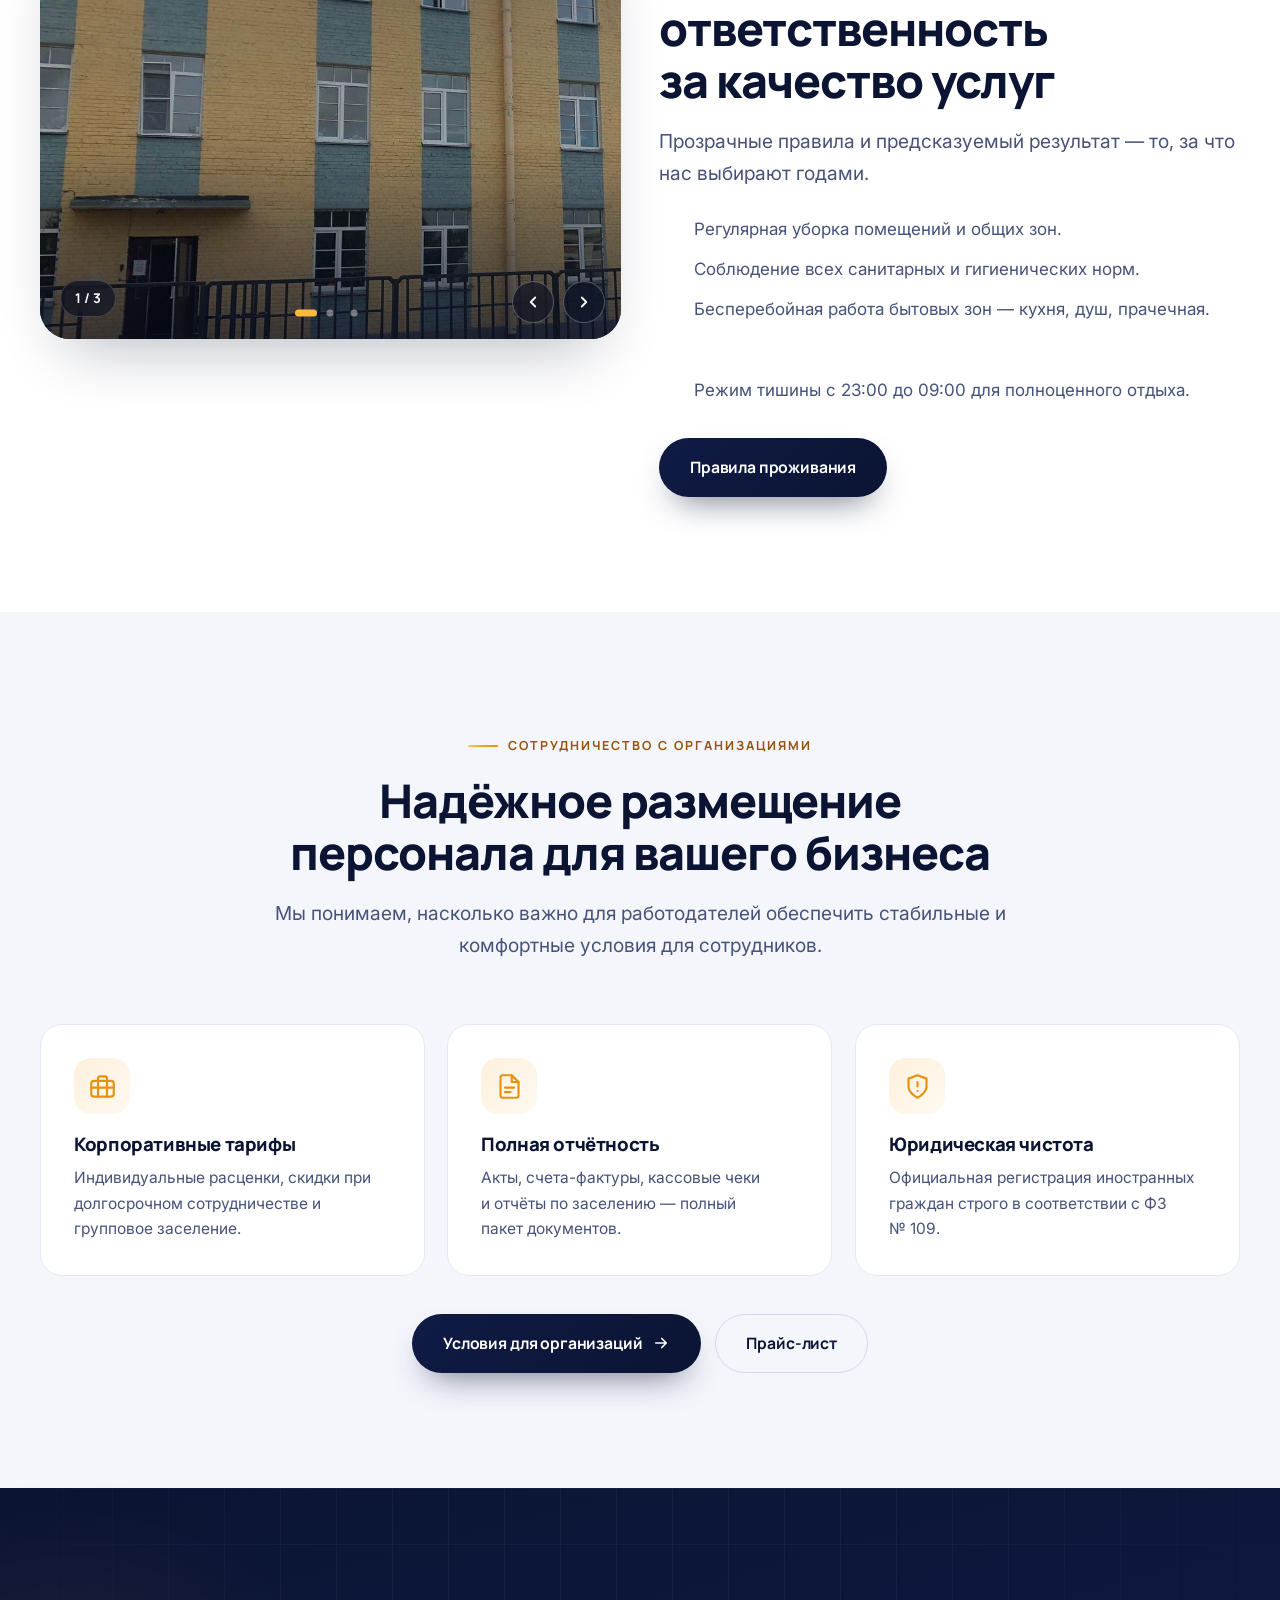
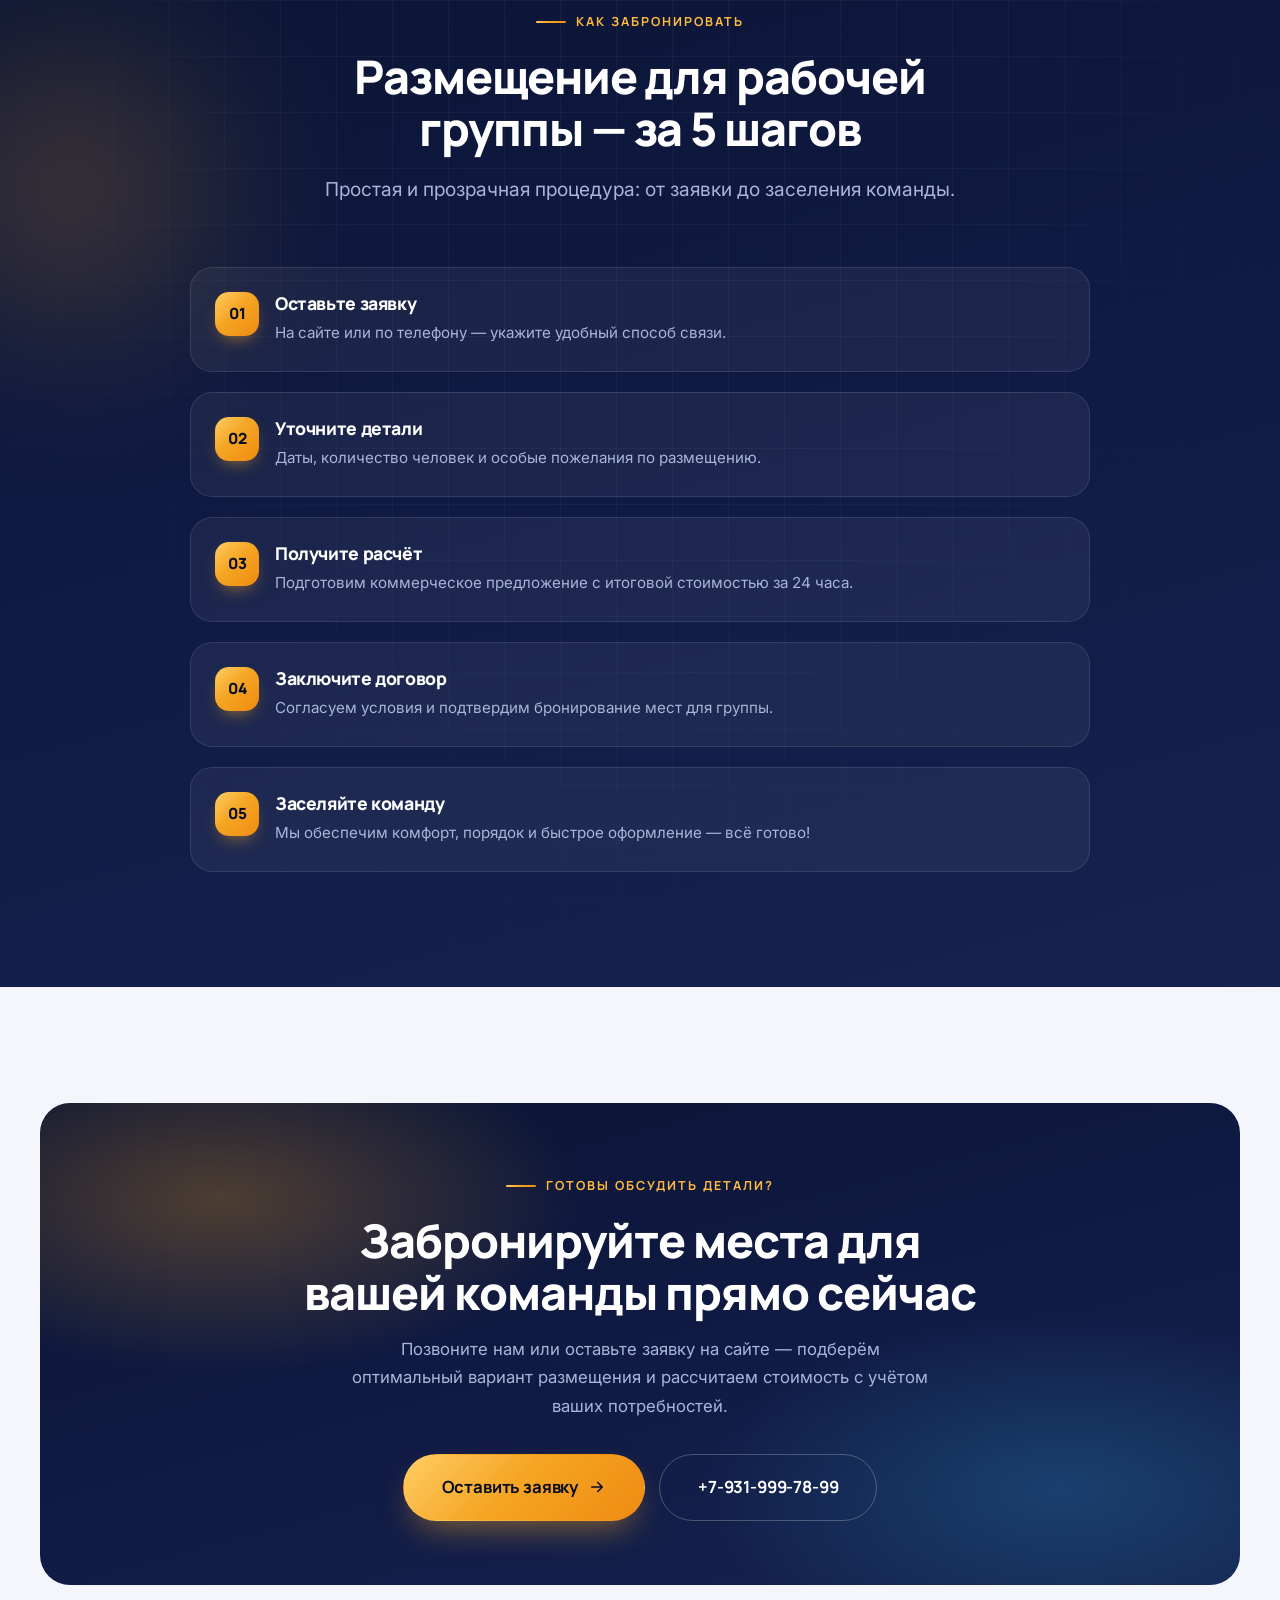
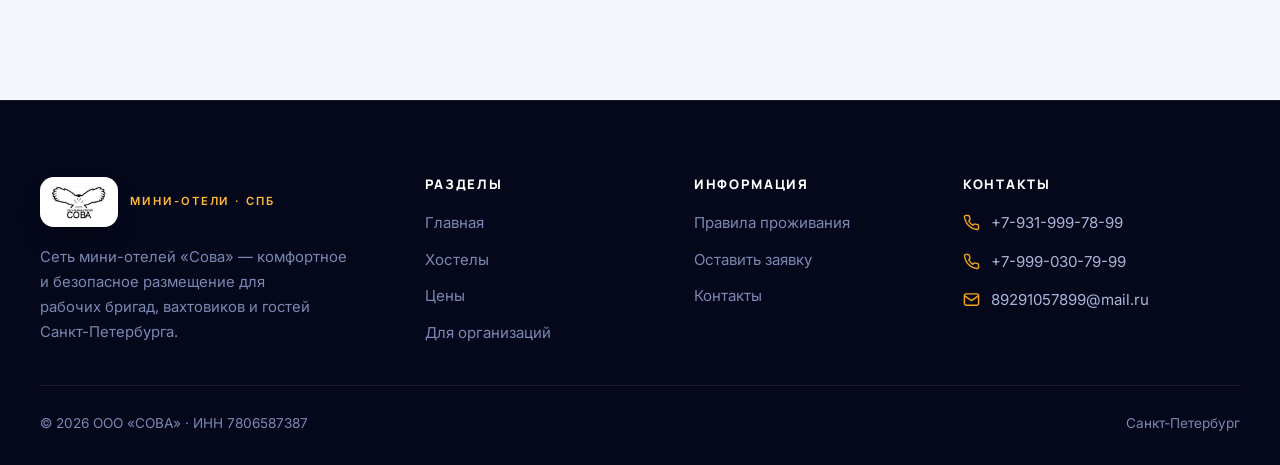
==== commit 786a3188: "Упростить заявку: кнопка 'Оставить заявку' вместо 'Рассчитать стоимость'/'Посмотреть цены', форма вы" ====
--- a/index.html
+++ b/index.html
@@ -87,10 +87,13 @@
 
           <div class="btn-row reveal" style="--d:340ms">
             <a class="btn lg" href="request.html">
-              Рассчитать стоимость
+              Оставить заявку
               <svg viewBox="0 0 24 24" fill="none" stroke="currentColor" stroke-width="2.2" stroke-linecap="round" stroke-linejoin="round"><path d="M5 12h14M13 6l6 6-6 6"/></svg>
             </a>
-            <a class="btn lg ghost on-dark" href="price.html">Посмотреть цены</a>
+            <a class="btn lg ghost on-dark" href="tel:+79319997899">
+              <svg viewBox="0 0 24 24" fill="none" stroke="currentColor" stroke-width="2" stroke-linecap="round" stroke-linejoin="round"><path d="M22 16.92v3a2 2 0 0 1-2.18 2 19.79 19.79 0 0 1-8.63-3.07 19.5 19.5 0 0 1-6-6 19.79 19.79 0 0 1-3.07-8.67A2 2 0 0 1 4.11 2h3a2 2 0 0 1 2 1.72c.13.96.36 1.9.7 2.81a2 2 0 0 1-.45 2.11L8.09 9.91a16 16 0 0 0 6 6l1.27-1.27a2 2 0 0 1 2.11-.45c.91.34 1.85.57 2.81.7A2 2 0 0 1 22 16.92z"/></svg>
+              Позвонить
+            </a>
           </div>
         </div>
 
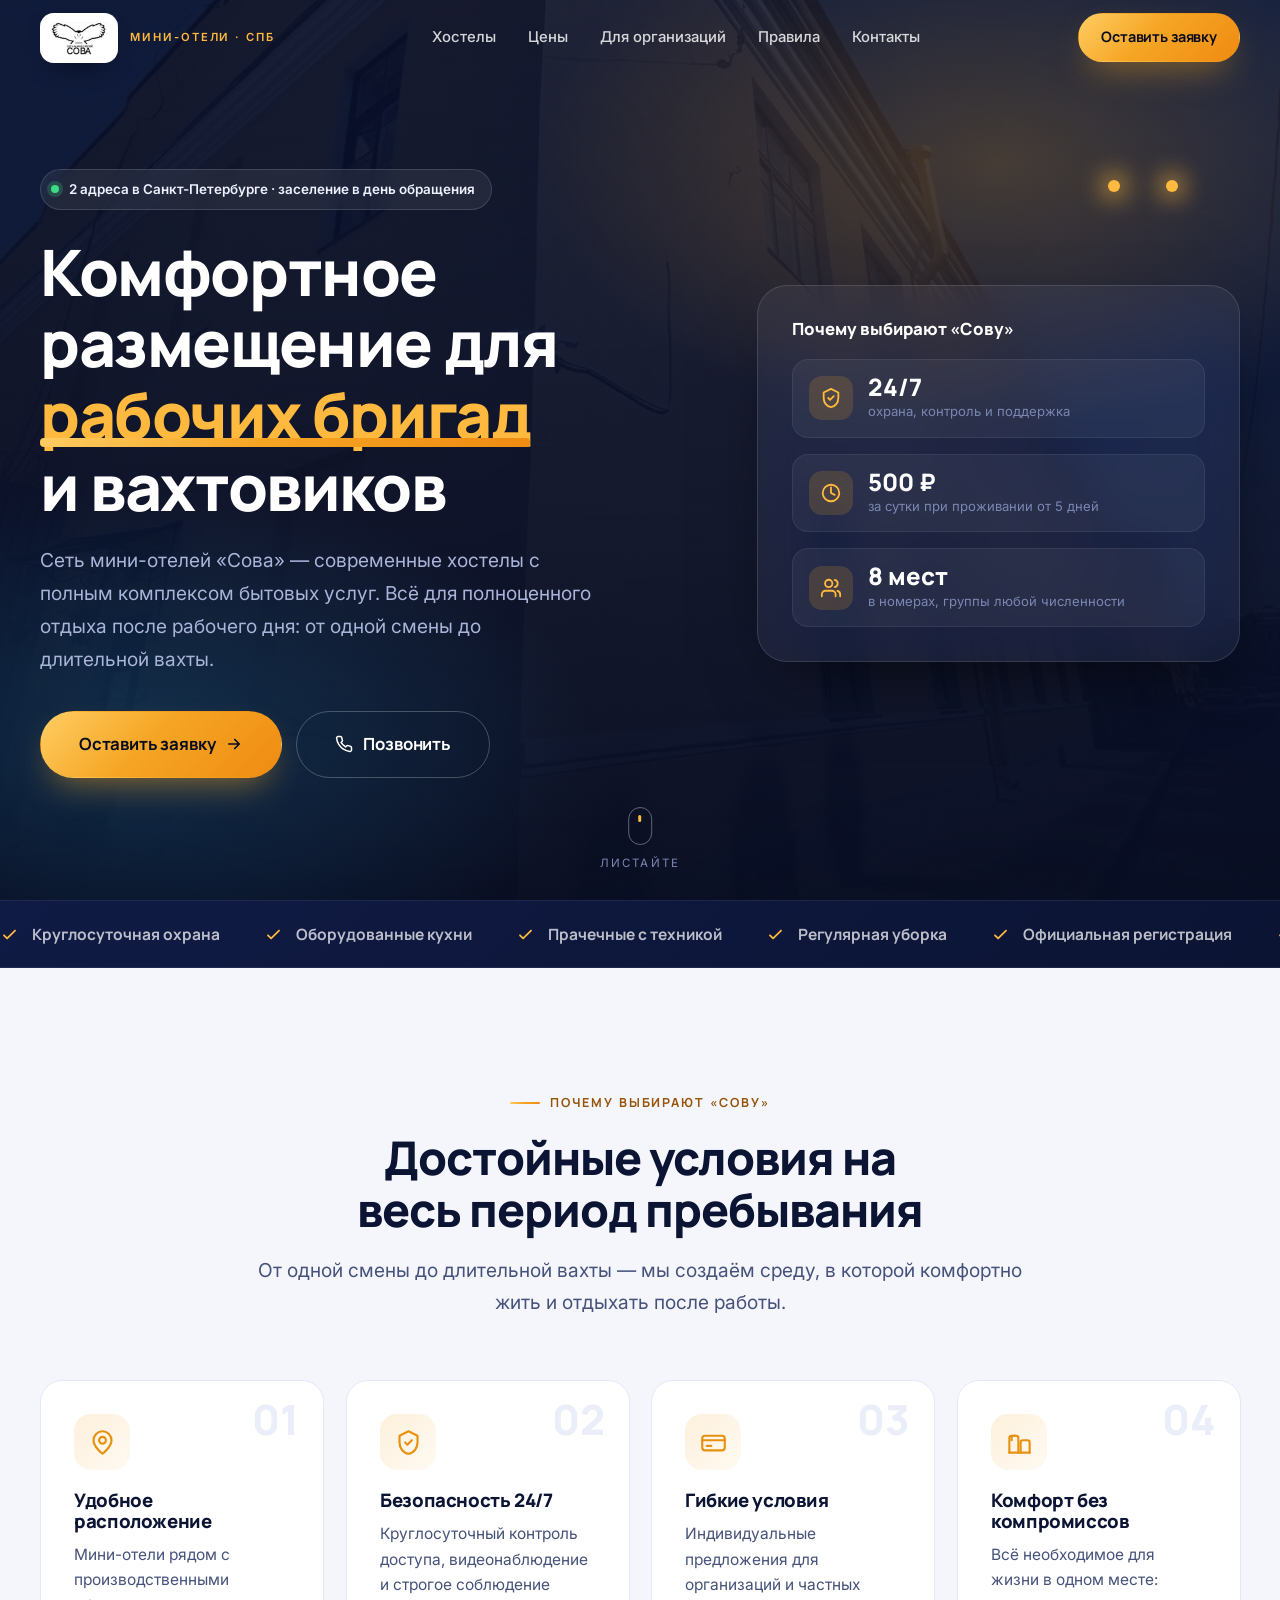
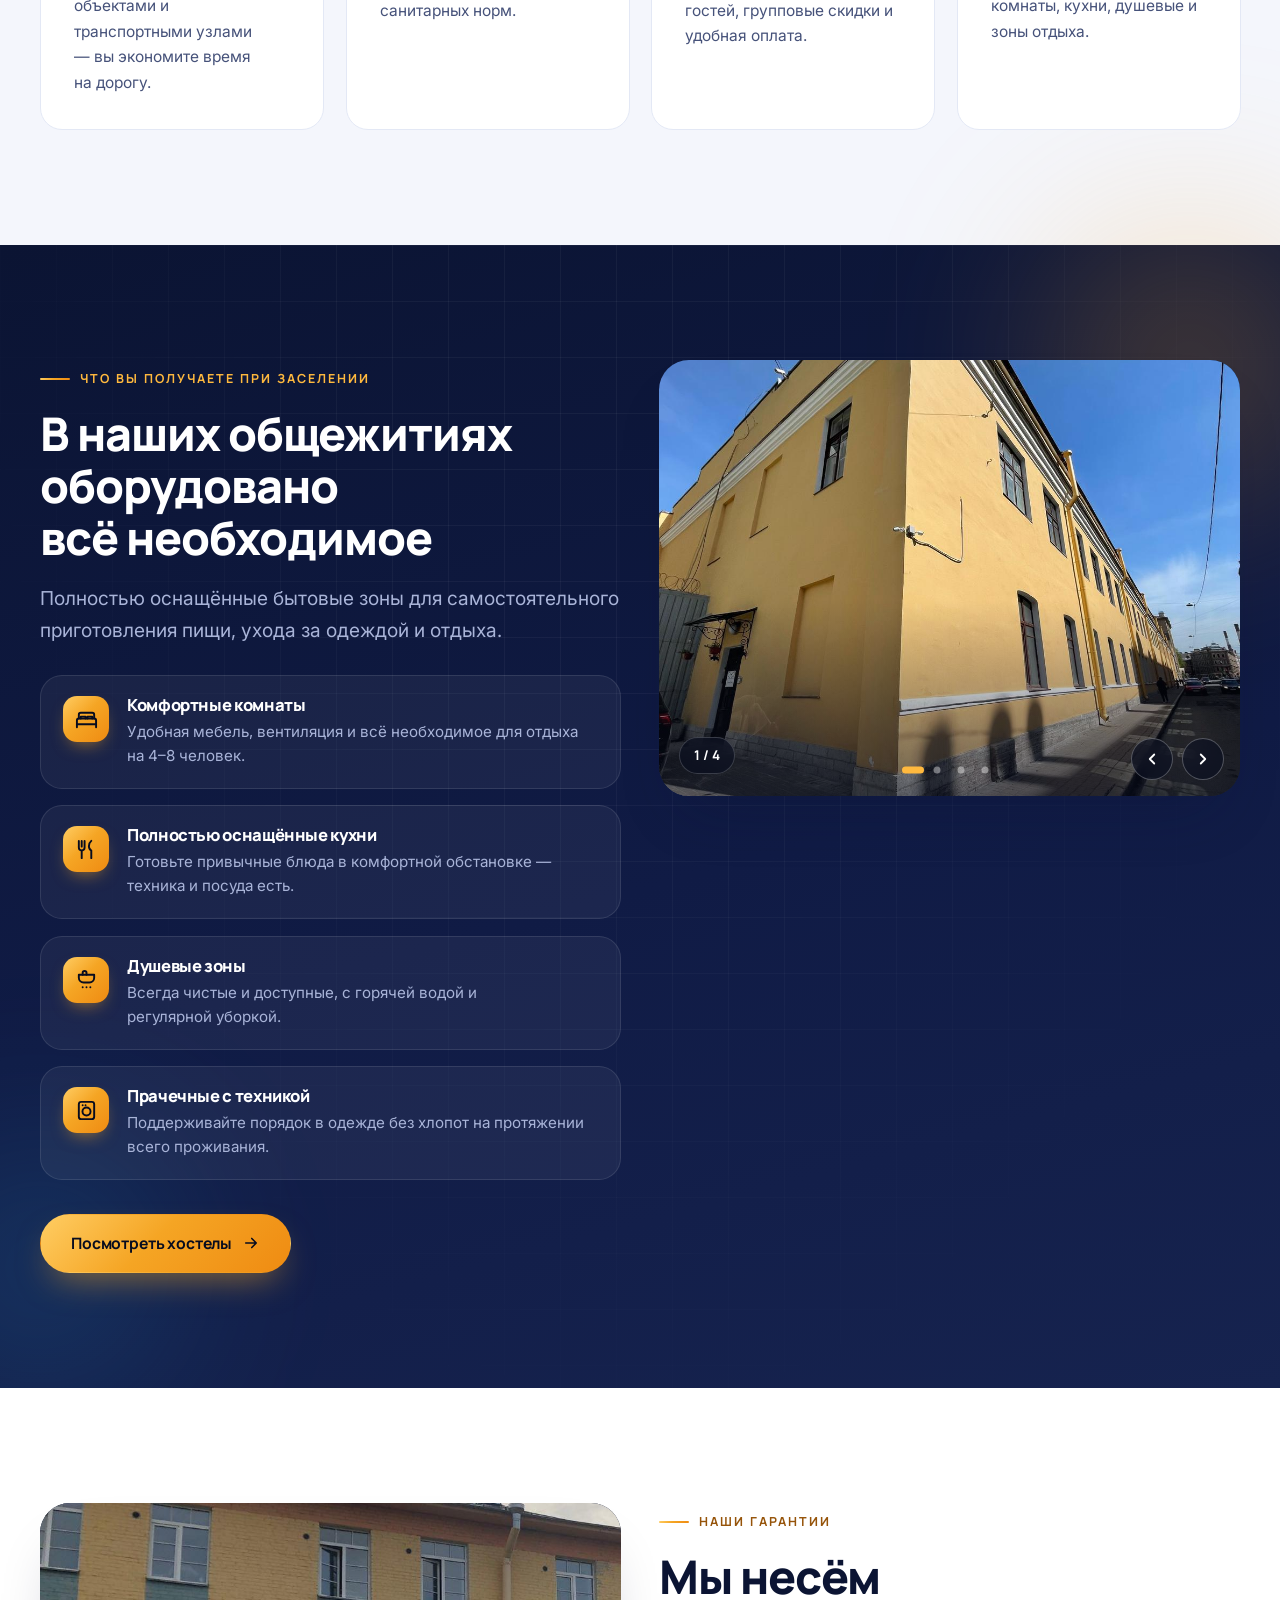
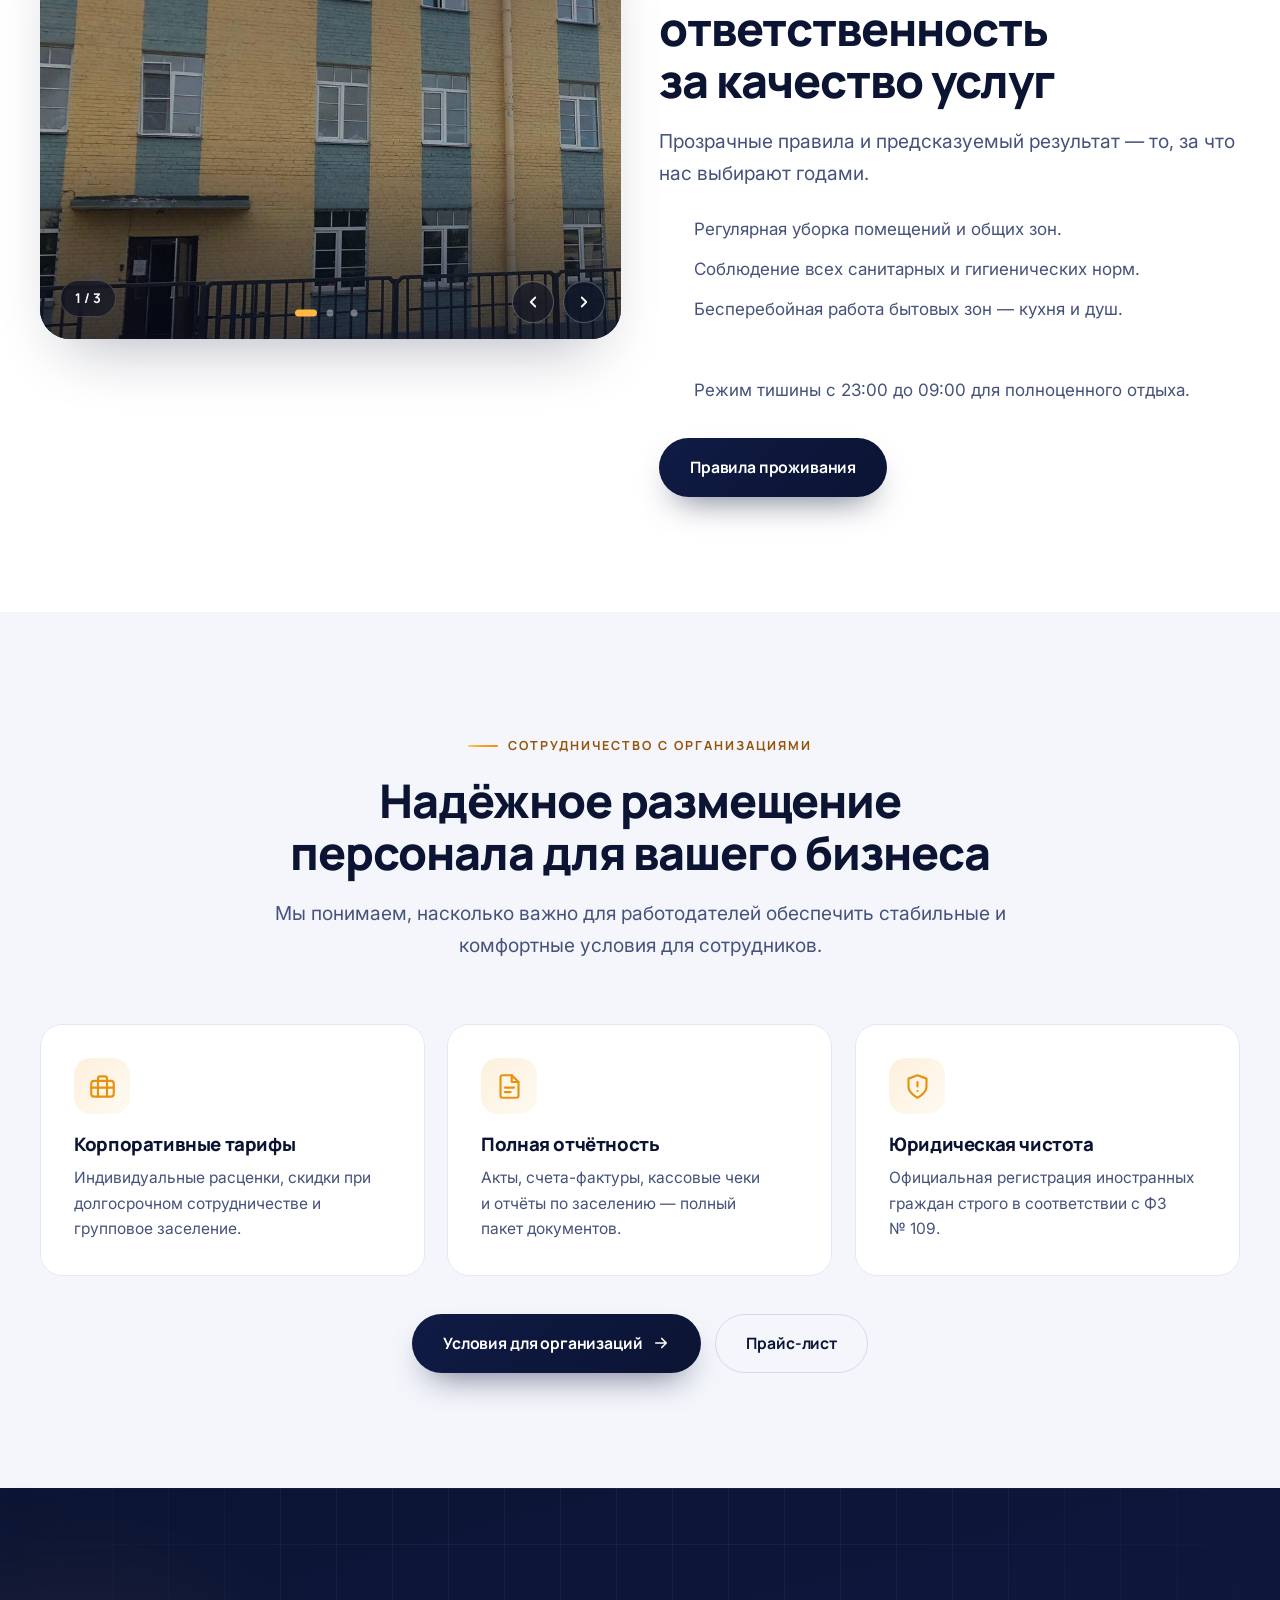
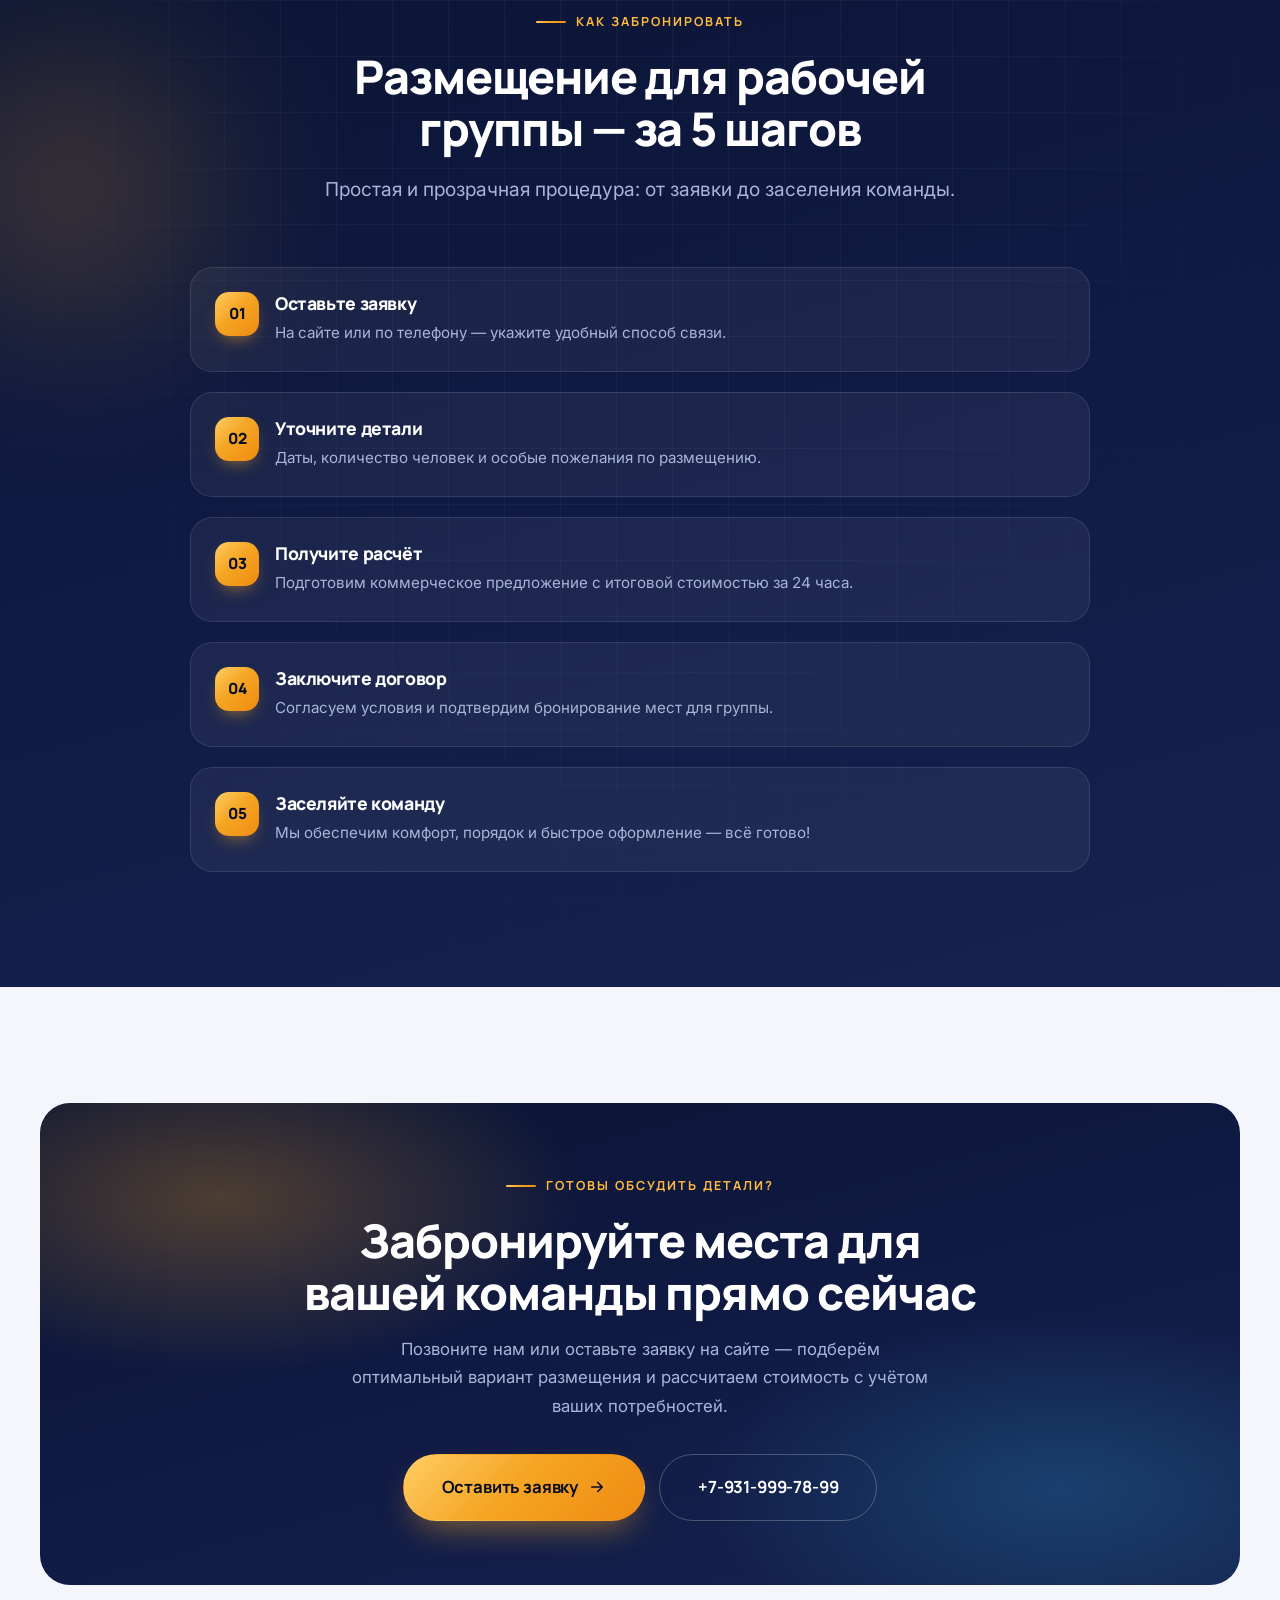
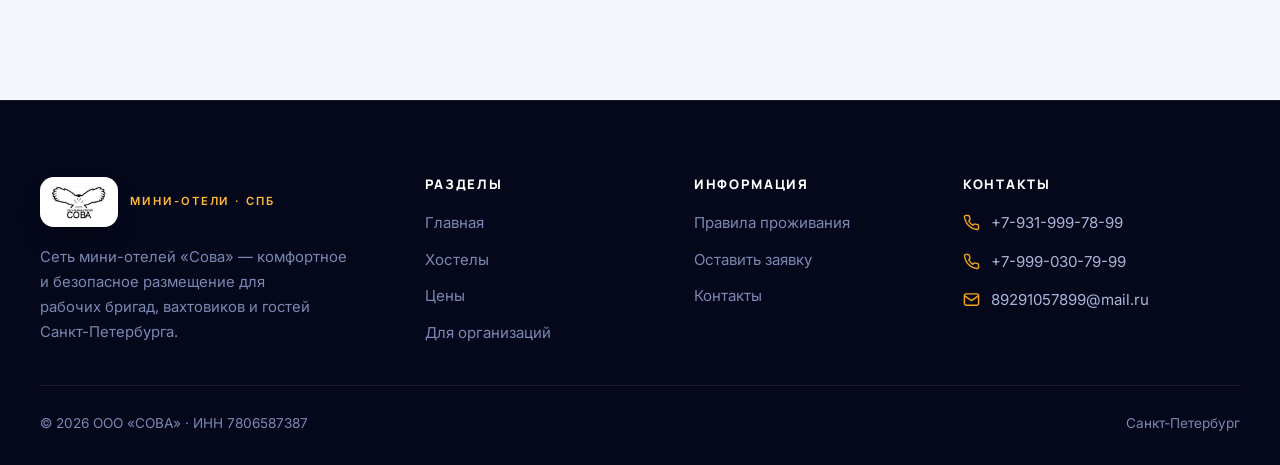
==== commit b83d7233: "Хостелы: по 15 фото в галереях, убрано упоминание прачечных, логотип MAX на странице контактов" ====
--- a/index.html
+++ b/index.html
@@ -9,7 +9,7 @@
   <link rel="preconnect" href="https://fonts.googleapis.com">
   <link rel="preconnect" href="https://fonts.gstatic.com" crossorigin>
   <link href="https://fonts.googleapis.com/css2?family=Manrope:wght@500;600;700;800&family=Inter:wght@400;500;600;700&display=swap" rel="stylesheet">
-  <link rel="stylesheet" href="css/style.css?v=20261009c">
+  <link rel="stylesheet" href="css/style.css?v=20261009d">
   <link rel="icon" href="img/logo.jpg">
 </head>
 <body>
@@ -323,7 +323,7 @@
           <ul class="check-list" data-stagger>
             <li class="reveal right">Регулярная уборка помещений и общих зон.</li>
             <li class="reveal right">Соблюдение всех санитарных и гигиенических норм.</li>
-            <li class="reveal right">Бесперебойная работа бытовых зон — кухня, душ, прачечная.</li>
+            <li class="reveal right">Бесперебойная работа бытовых зон — кухня и душ.</li>
             <li class="reveal right">Оперативное решение любых бытовых вопросов.</li>
             <li class="reveal right">Режим тишины с 23:00 до 09:00 для полноценного отдыха.</li>
           </ul>
--- a/css/style.css
+++ b/css/style.css
@@ -1409,6 +1409,8 @@
   box-shadow: 0 8px 18px -8px rgba(245,165,36,.7);
 }
 .contact-item .ci-icon svg { width: 23px; height: 23px; }
+.contact-item .ci-icon.brand { background: #fff; border: 1px solid var(--line); box-shadow: 0 8px 18px -10px rgba(7,12,31,.35); }
+.contact-item .ci-icon img { width: 30px; height: 30px; border-radius: 9px; display: block; }
 .contact-item .ci-label { font-size: .8rem; text-transform: uppercase; letter-spacing: .1em; color: var(--ink-2); font-weight: 600; margin-bottom: 4px; }
 .contact-item .ci-value {
   font-family: var(--font-display);
@@ -1436,6 +1438,7 @@
   transition: transform .4s var(--ease), background .4s, color .4s, border-color .4s, box-shadow .4s;
 }
 .social-btn svg { width: 20px; height: 20px; }
+.social-btn img { width: 20px; height: 20px; border-radius: 6px; display: block; }
 .social-btn:hover {
   transform: translateY(-4px);
   background: var(--grad-amber);
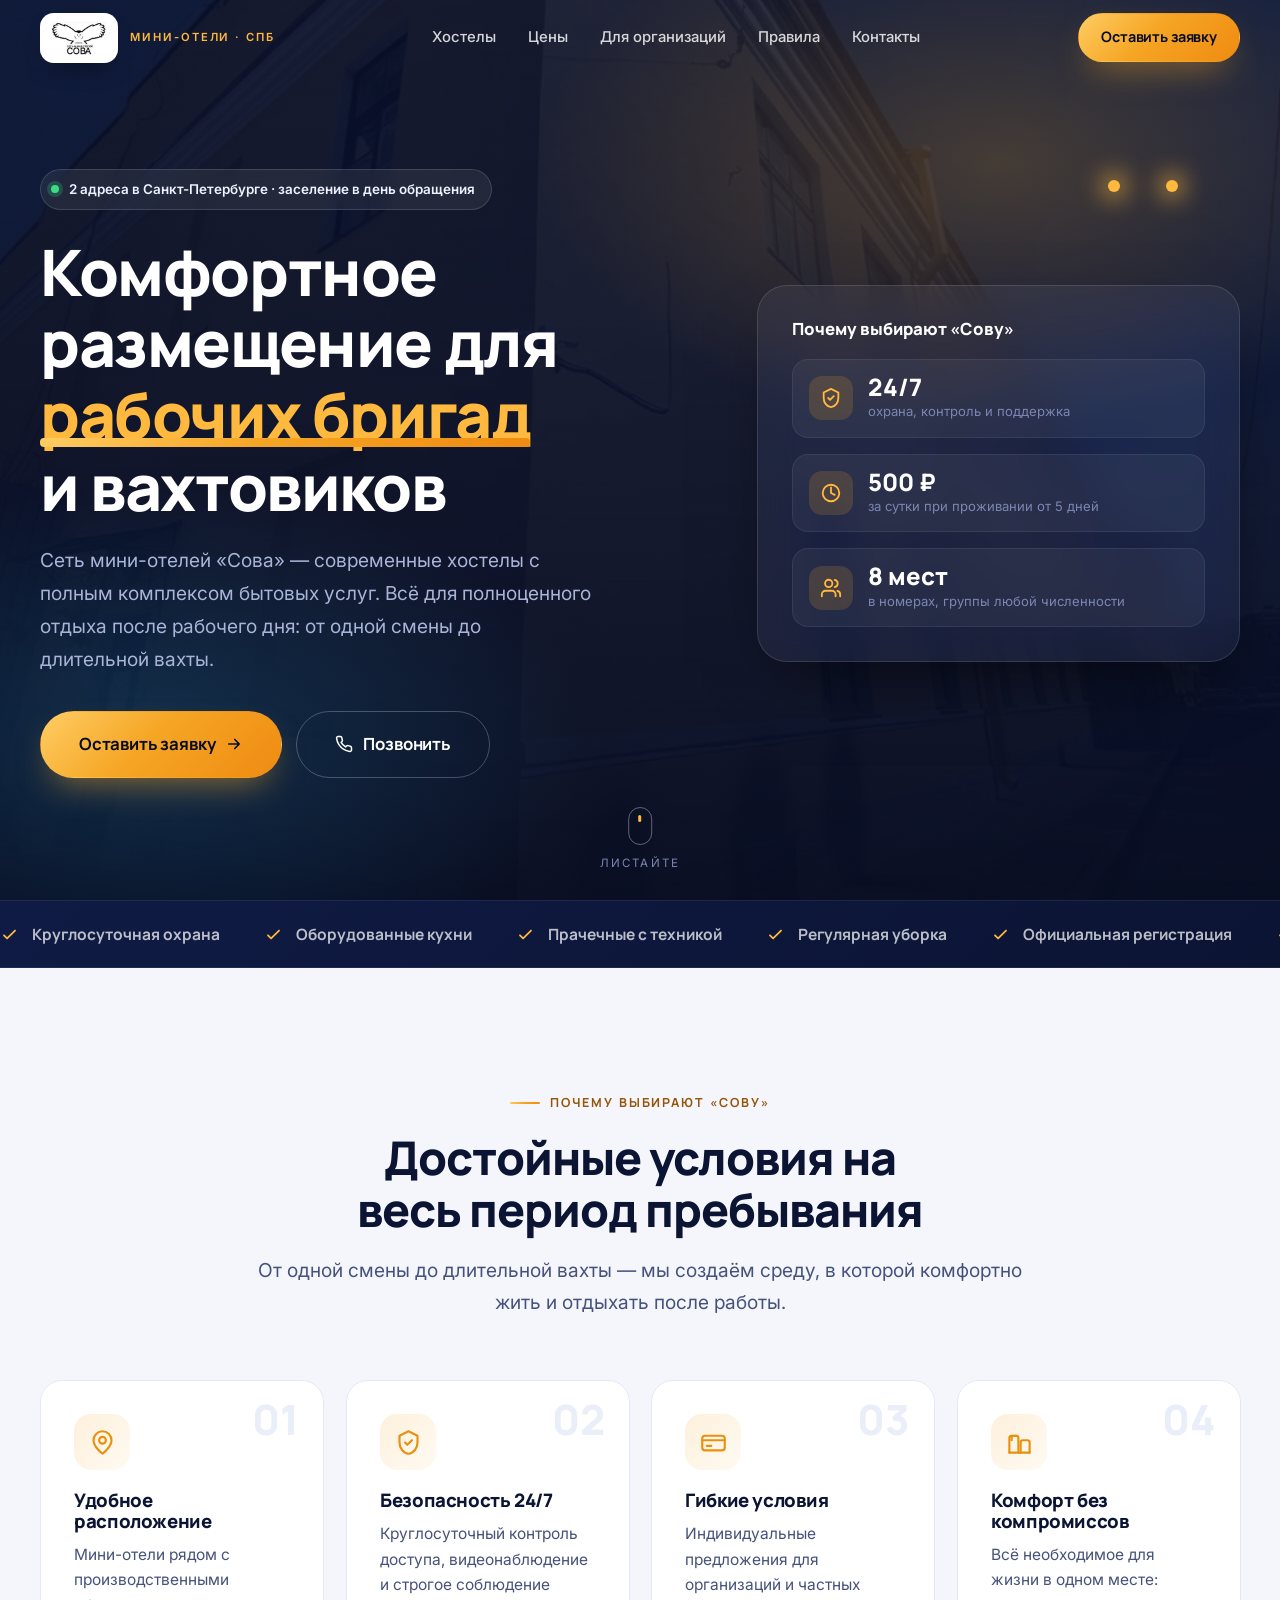
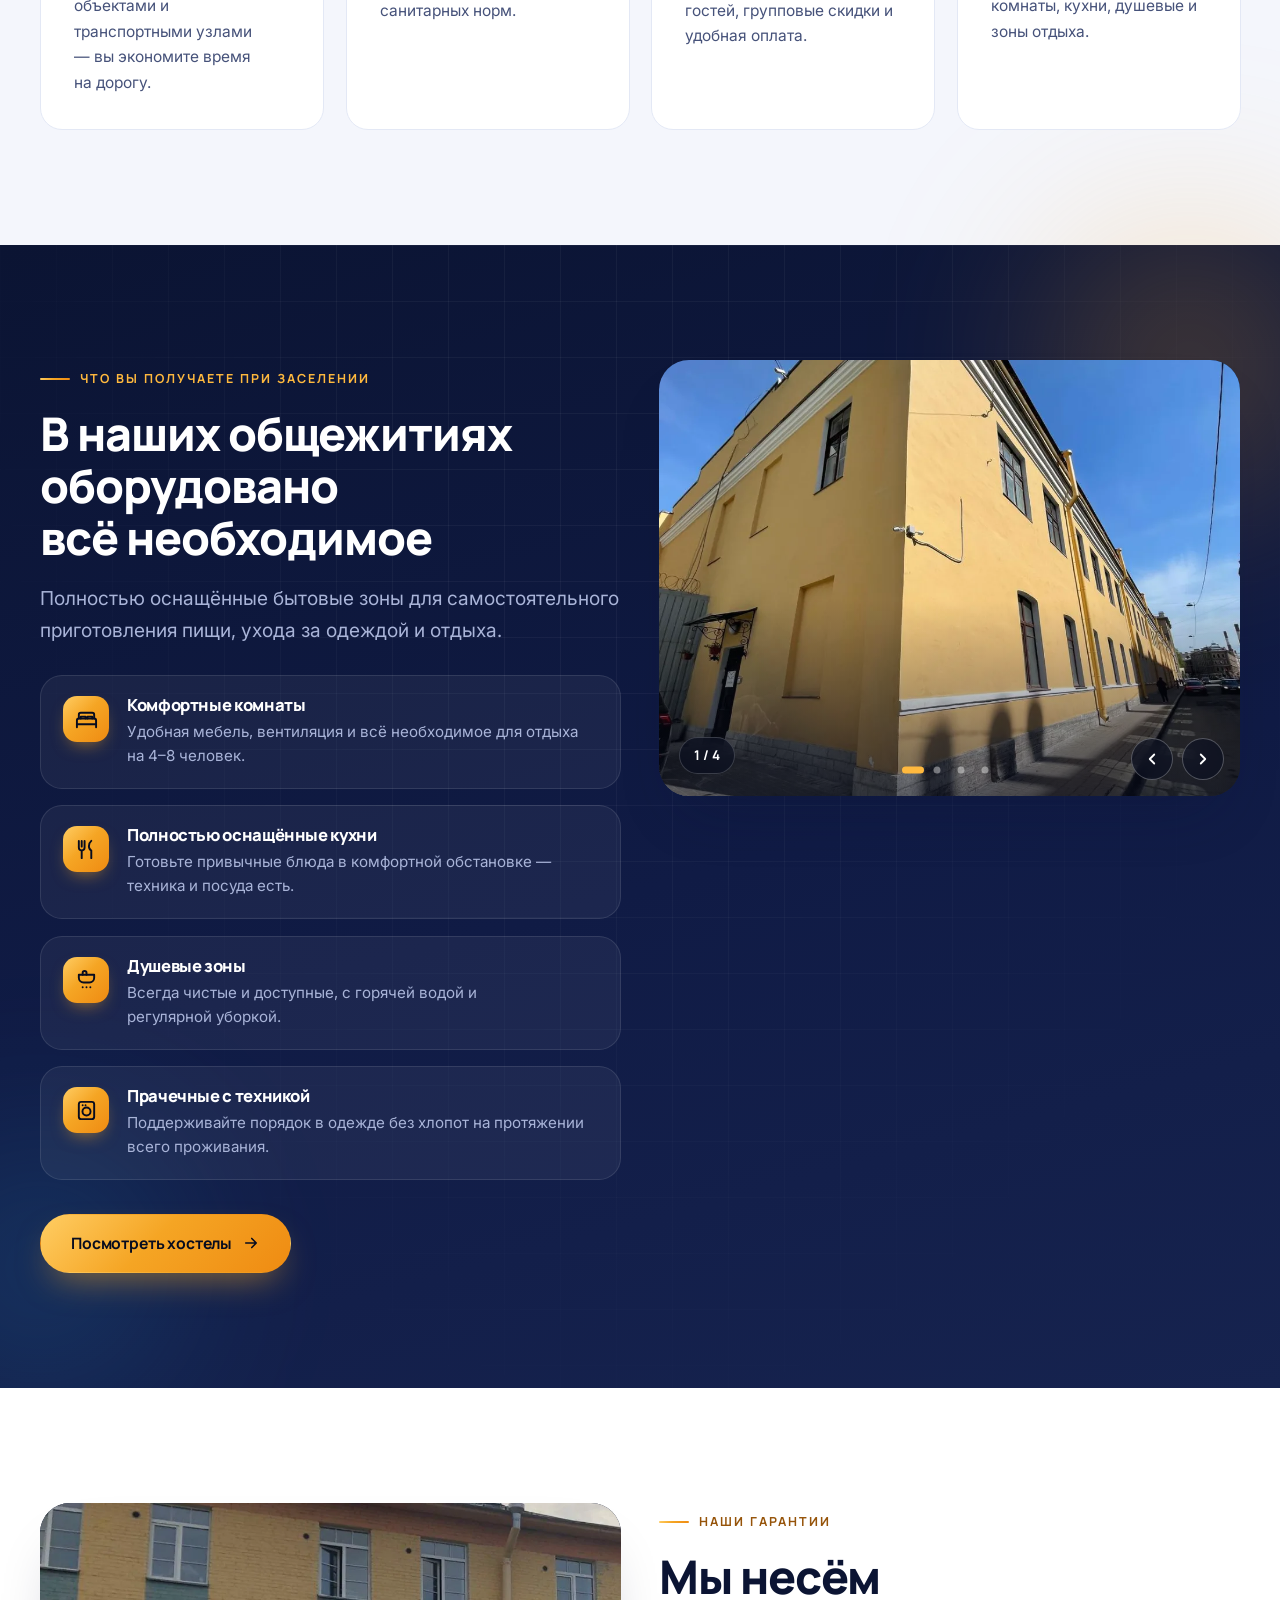
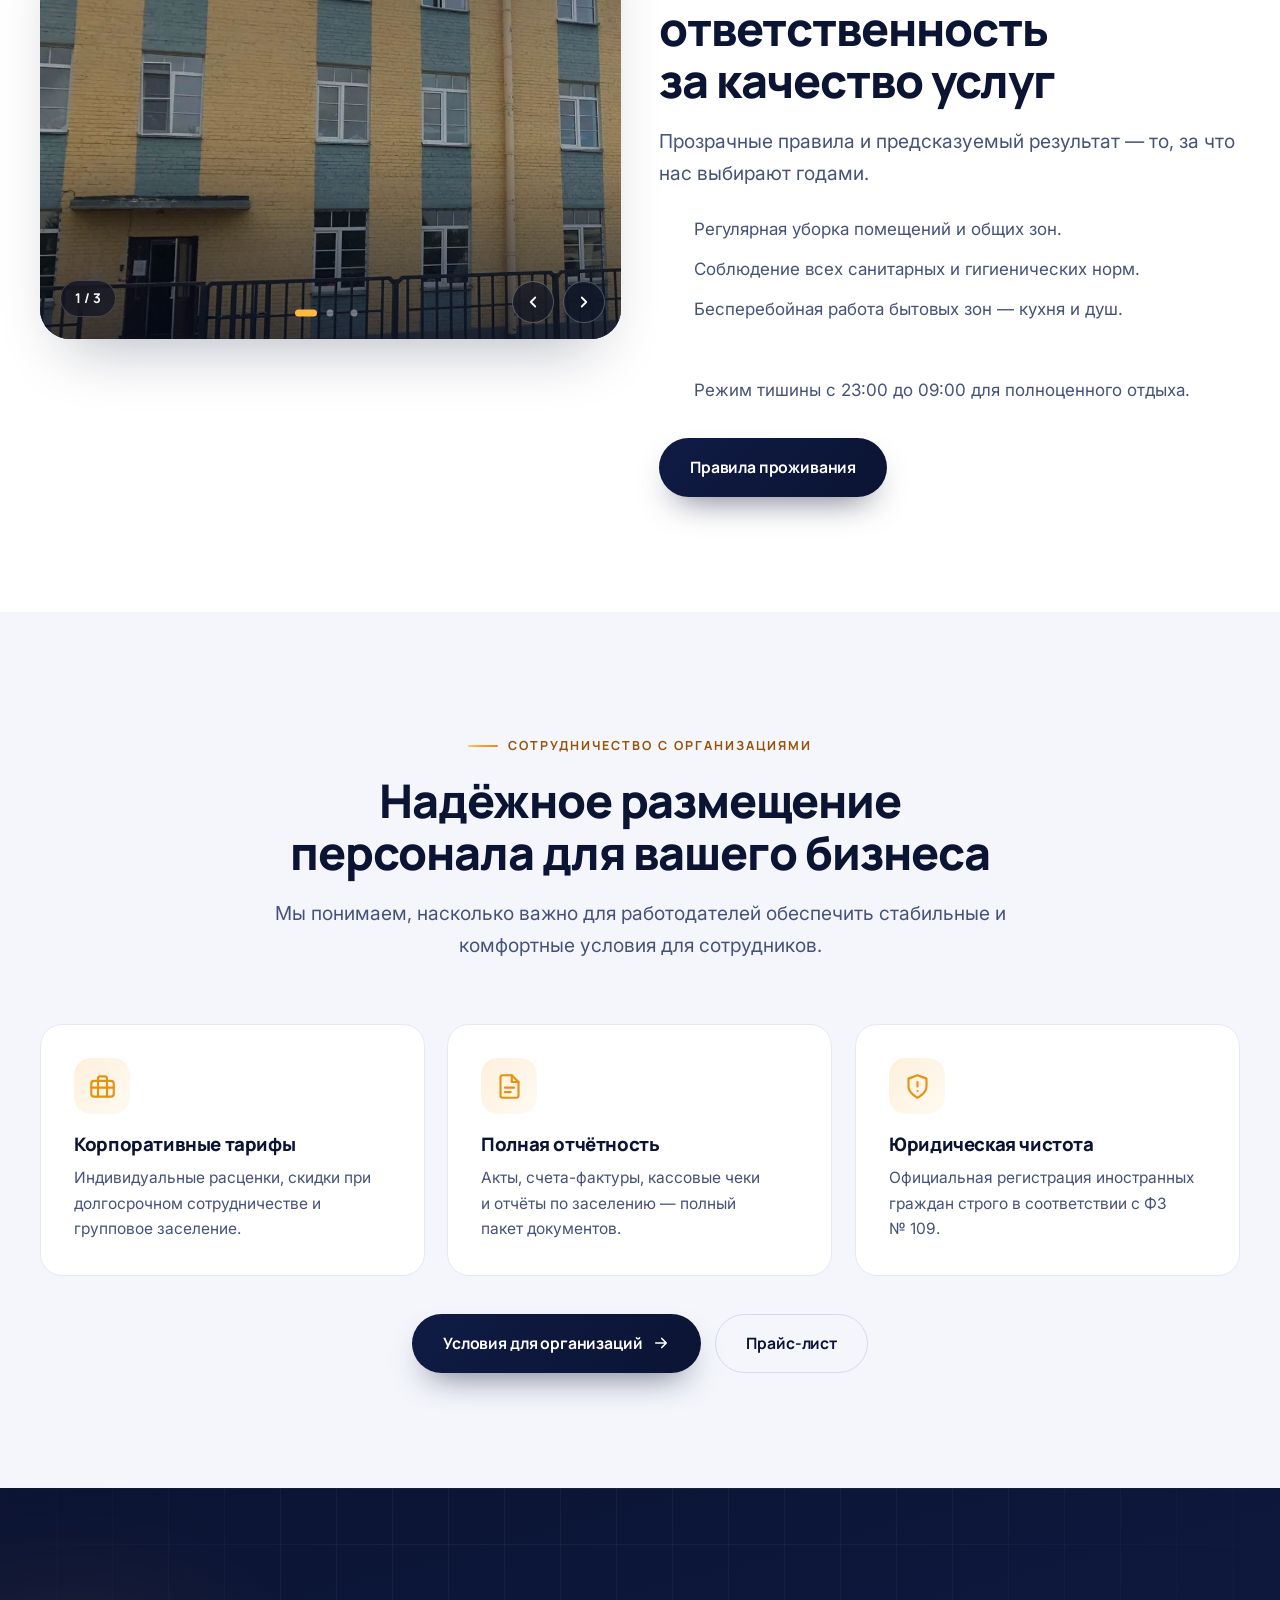
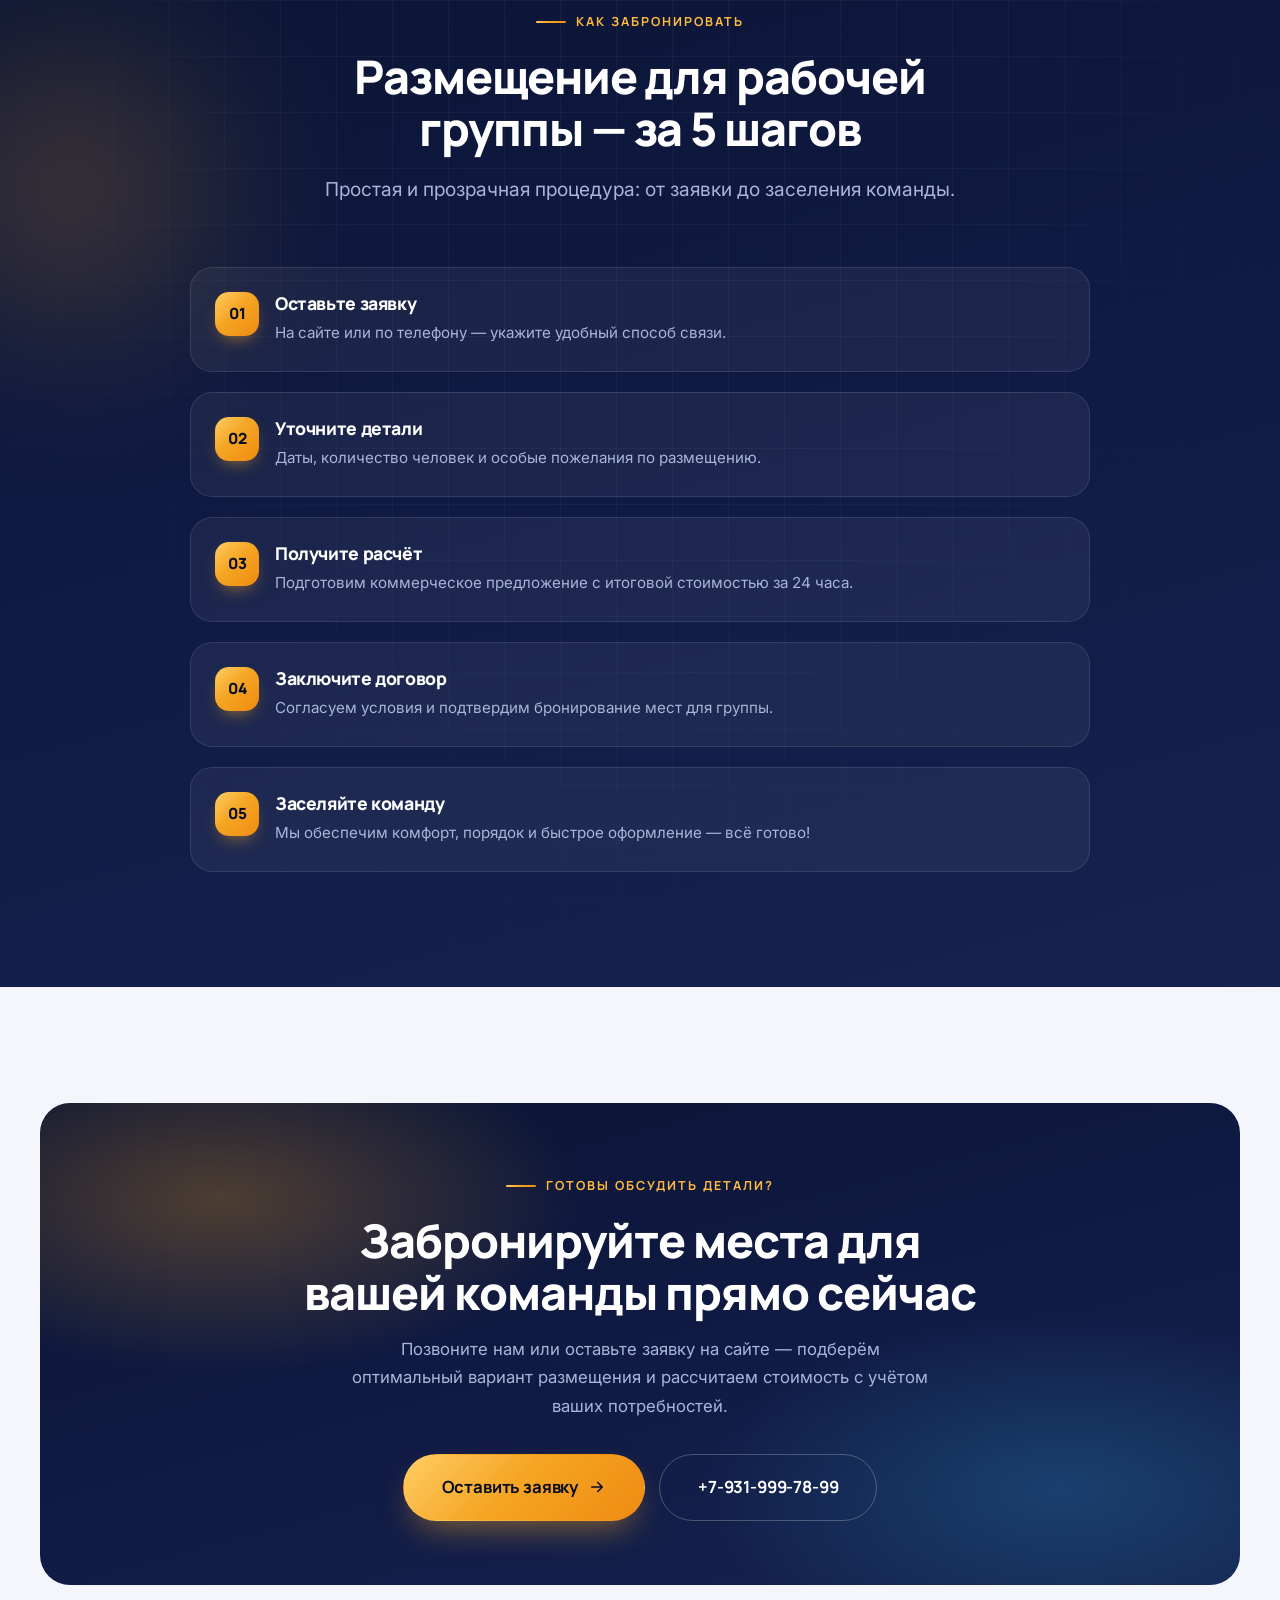
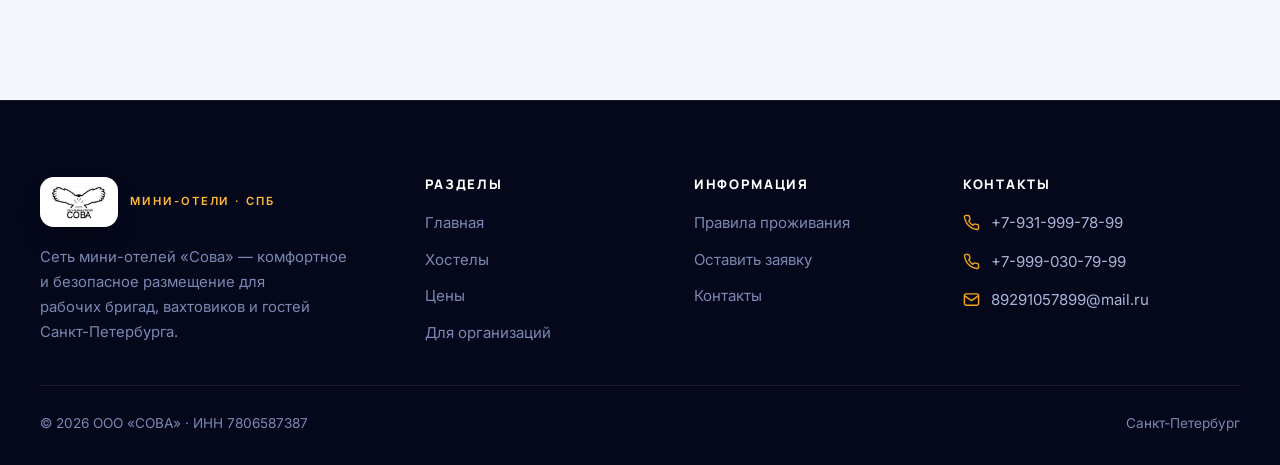
==== commit f68922ea: "Оптимизация фото: WebP вместо JPEG (4.3MB -> 1.55MB); SEO: canonical, Open Graph, Twitter Card, JSON" ====
--- a/index.html
+++ b/index.html
@@ -11,6 +11,83 @@
   <link href="https://fonts.googleapis.com/css2?family=Manrope:wght@500;600;700;800&family=Inter:wght@400;500;600;700&display=swap" rel="stylesheet">
   <link rel="stylesheet" href="css/style.css?v=20261009d">
   <link rel="icon" href="img/logo.jpg">
+  <link rel="canonical" href="https://system785.github.io/sova-hostels/">
+  <meta property="og:type" content="website">
+  <meta property="og:site_name" content="СОВА">
+  <meta property="og:locale" content="ru_RU">
+  <meta property="og:title" content="СОВА — сеть мини-отелей в Санкт-Петербурге · Размещение рабочих групп и вахтовиков">
+  <meta property="og:description" content="Сеть мини-отелей «Сова»: комфортное и безопасное размещение для рабочих бригад, вахтовиков и сотрудников предприятий. Прозрачные цены от 500 ₽/сутки, быстрое заселение, поддержка 24/7.">
+  <meta property="og:url" content="https://system785.github.io/sova-hostels/">
+  <meta property="og:image" content="https://system785.github.io/sova-hostels/img/og-cover.jpg">
+  <meta property="og:image:width" content="1200">
+  <meta property="og:image:height" content="630">
+  <meta property="og:image:alt" content="Хостел «Сова» в Санкт-Петербурге">
+  <meta name="twitter:card" content="summary_large_image">
+  <meta name="twitter:title" content="СОВА — сеть мини-отелей в Санкт-Петербурге">
+  <meta name="twitter:description" content="Комфортное размещение рабочих групп и вахтовиков. Цены от 500 ₽/сутки, поддержка 24/7.">
+  <meta name="twitter:image" content="https://system785.github.io/sova-hostels/img/og-cover.jpg">
+  <script type="application/ld+json">
+  {
+    "@context": "https://schema.org",
+    "@graph": [
+      {
+        "@type": "Organization",
+        "@id": "https://system785.github.io/sova-hostels/#organization",
+        "name": "СОВА",
+        "legalName": "ООО «СОВА»",
+        "taxID": "7806587387",
+        "url": "https://system785.github.io/sova-hostels/",
+        "logo": "https://system785.github.io/sova-hostels/img/logo.jpg",
+        "image": "https://system785.github.io/sova-hostels/img/og-cover.jpg",
+        "email": "89291057899@mail.ru",
+        "telephone": "+7-931-999-78-99",
+        "sameAs": ["https://max.ru/u/+79319997899"],
+        "contactPoint": [
+          { "@type": "ContactPoint", "telephone": "+7-931-999-78-99", "contactType": "reservations", "availableLanguage": "ru" },
+          { "@type": "ContactPoint", "telephone": "+7-999-030-79-99", "contactType": "customer service", "availableLanguage": "ru" }
+        ]
+      },
+      {
+        "@type": "WebSite",
+        "@id": "https://system785.github.io/sova-hostels/#website",
+        "url": "https://system785.github.io/sova-hostels/",
+        "name": "Хостелы и мини-отели «Сова» в Санкт-Петербурге",
+        "inLanguage": "ru-RU",
+        "publisher": { "@id": "https://system785.github.io/sova-hostels/#organization" }
+      },
+      {
+        "@type": "Hostel",
+        "@id": "https://system785.github.io/sova-hostels/#hostel-furazhny",
+        "name": "Хостел «Сова» на Фуражном переулке",
+        "url": "https://system785.github.io/sova-hostels/hostels.html",
+        "image": [
+          "https://system785.github.io/sova-hostels/img/69101682.webp",
+          "https://system785.github.io/sova-hostels/img/og-cover.jpg"
+        ],
+        "telephone": "+7-931-999-78-99",
+        "priceRange": "500–800 ₽",
+        "parentOrganization": { "@id": "https://system785.github.io/sova-hostels/#organization" },
+        "address": { "@type": "PostalAddress", "streetAddress": "Фуражный переулок, 3", "addressLocality": "Санкт-Петербург", "addressCountry": "RU" },
+        "geo": { "@type": "GeoCoordinates", "latitude": 59.9390496, "longitude": 30.37046492 }
+      },
+      {
+        "@type": "Hostel",
+        "@id": "https://system785.github.io/sova-hostels/#hostel-petro-slavyanka",
+        "name": "Хостел «Сова» на дороге на Петро-Славянку",
+        "url": "https://system785.github.io/sova-hostels/hostels.html",
+        "image": [
+          "https://system785.github.io/sova-hostels/img/69102089.webp",
+          "https://system785.github.io/sova-hostels/img/og-cover.jpg"
+        ],
+        "telephone": "+7-999-030-79-99",
+        "priceRange": "500–800 ₽",
+        "parentOrganization": { "@id": "https://system785.github.io/sova-hostels/#organization" },
+        "address": { "@type": "PostalAddress", "streetAddress": "дорога на Петро-Славянку, 2И", "addressLocality": "Санкт-Петербург", "addressCountry": "RU" },
+        "geo": { "@type": "GeoCoordinates", "latitude": 59.81494571, "longitude": 30.51369488 }
+      }
+    ]
+  }
+  </script>
 </head>
 <body>
 
@@ -68,7 +145,7 @@
 
   <!-- ================= ГЕРОЙ ================= -->
   <section class="hero">
-    <div class="hero-bg" style="background-image:url('img/69101682.jpg')" aria-hidden="true"></div>
+    <div class="hero-bg" style="background-image:url('img/69101682.webp')" aria-hidden="true"></div>
     <div class="hero-eyes" aria-hidden="true"><i></i><i></i></div>
 
     <div class="container">
@@ -271,10 +348,10 @@
 
         <div class="gallery reveal right" style="--d:160ms">
           <div class="gallery-track">
-            <div class="gallery-slide"><img src="img/69101682.jpg" alt="Общая зона в хостеле «Сова»" loading="lazy"></div>
-            <div class="gallery-slide"><img src="img/69101689.jpg" alt="Комната для проживания" loading="lazy"></div>
-            <div class="gallery-slide"><img src="img/69101788.jpg" alt="Кухня в хостеле" loading="lazy"></div>
-            <div class="gallery-slide"><img src="img/69101801.jpg" alt="Интерьер мини-отеля «Сова»" loading="lazy"></div>
+            <div class="gallery-slide"><img src="img/69101682.webp" alt="Общая зона в хостеле «Сова»" loading="lazy"></div>
+            <div class="gallery-slide"><img src="img/69101689.webp" alt="Комната для проживания" loading="lazy"></div>
+            <div class="gallery-slide"><img src="img/69101788.webp" alt="Кухня в хостеле" loading="lazy"></div>
+            <div class="gallery-slide"><img src="img/69101801.webp" alt="Интерьер мини-отеля «Сова»" loading="lazy"></div>
           </div>
           <span class="gallery-count">1 / 4</span>
           <div class="gallery-dots"></div>
@@ -297,9 +374,9 @@
       <div class="hostel-block">
         <div class="gallery reveal left">
           <div class="gallery-track">
-            <div class="gallery-slide"><img src="img/69102089.jpg" alt="Хостел на Петро-Славянку" loading="lazy"></div>
-            <div class="gallery-slide"><img src="img/69102255.jpg" alt="Зона отдыха" loading="lazy"></div>
-            <div class="gallery-slide"><img src="img/69102279.jpg" alt="Общая кухня" loading="lazy"></div>
+            <div class="gallery-slide"><img src="img/69102089.webp" alt="Хостел на Петро-Славянку" loading="lazy"></div>
+            <div class="gallery-slide"><img src="img/69102255.webp" alt="Зона отдыха" loading="lazy"></div>
+            <div class="gallery-slide"><img src="img/69102279.webp" alt="Общая кухня" loading="lazy"></div>
           </div>
           <span class="gallery-count">1 / 3</span>
           <div class="gallery-dots"></div>
